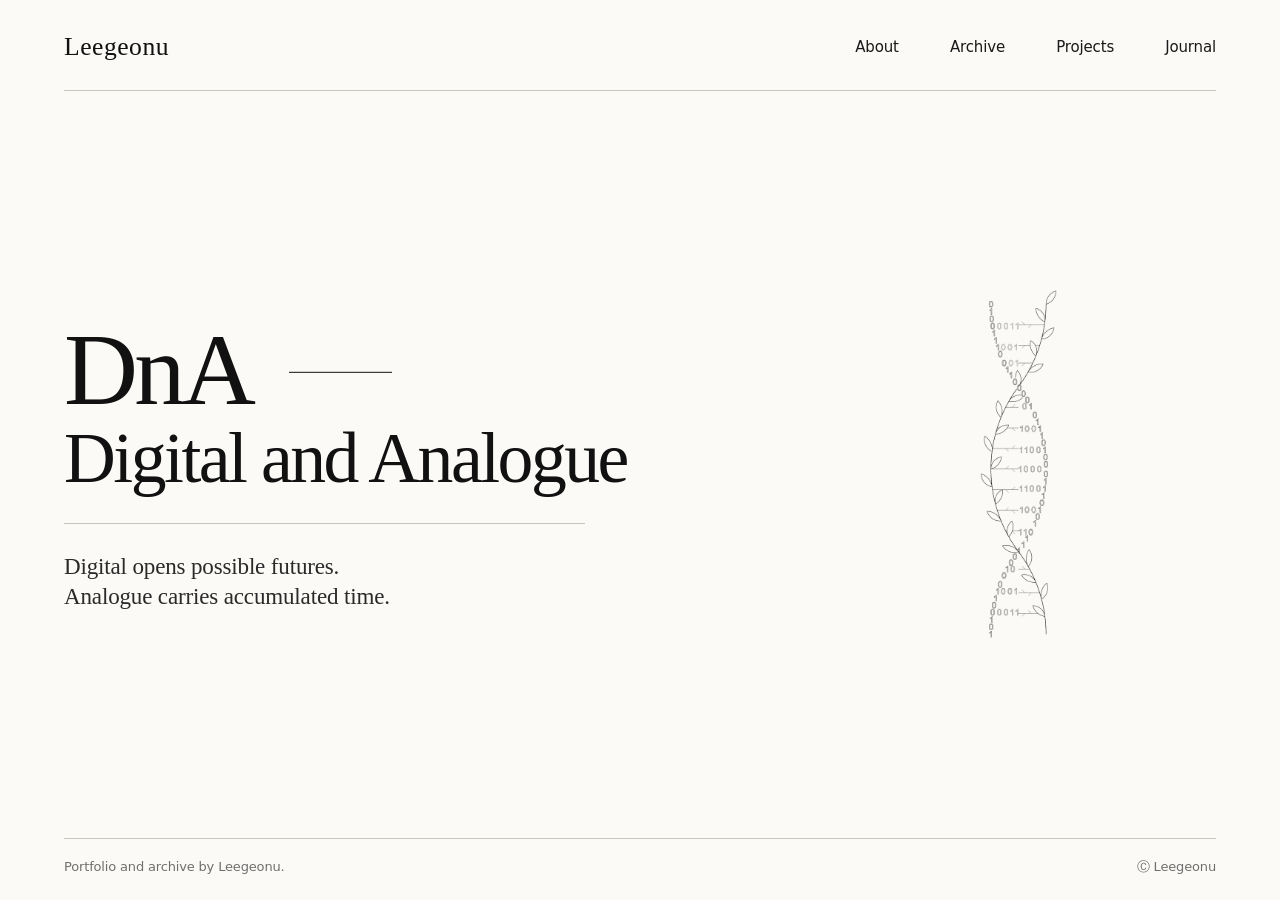
==== index.html @ 41996363 "Update index.html" ====
<!doctype html>
<html lang="en">
<head>
  <meta charset="utf-8">
  <meta name="viewport" content="width=device-width, initial-scale=1">
  <title>Leegeonu — DnA</title>
  <meta name="description" content="DnA — Digital and Analogue. Portfolio and archive by Leegeonu.">
  <link rel="stylesheet" href="style.css">
</head>
<body class="home-page">
  <div class="site-shell">
    <header class="site-header">
      <a class="brand" href="index.html">Leegeonu</a>

      <nav class="nav" aria-label="Primary navigation">
        <a href="about.html">About</a>
        <a href="archive.html">Archive</a>
        <a href="projects.html">Projects</a>
        <a href="journal.html">Journal</a>
      </nav>
    </header>

    <main class="home-main">
      <section class="hero-copy" aria-label="Home introduction">
        <h1 class="hero-title">
          DnA <span class="dash" aria-hidden="true"></span>
        </h1>

        <p class="hero-subtitle">Digital and Analogue</p>

        <div class="hero-line" aria-hidden="true"></div>

        <div class="hero-statement">
          <p>Digital opens possible futures.</p>
          <p>Analogue carries accumulated time.</p>
        </div>
      </section>

      <section class="hero-visual" aria-label="DnA concept image">
        <img
          class="dna-mark dna-user-image"
          src="dna-main.png"
          alt="DnA concept image: digital data and botanical structure intertwined."
        >
      </section>
    </main>

    <footer class="site-footer">
      <span>Portfolio and archive by Leegeonu.</span>
      <span>Ⓒ Leegeonu</span>
    </footer>
  </div>
</body>
</html>
---- style.css ----
:root {
  --bg: #fbfaf7;
  --text: #111111;
  --muted: #6f6f6f;
  --line: #c9c5bd;
  --soft: #efede8;
  --max: 1440px;
  --side: clamp(24px, 5vw, 88px);
  --serif: "Times New Roman", "Times", serif;
  --sans: Inter, ui-sans-serif, system-ui, -apple-system, BlinkMacSystemFont, "Segoe UI", sans-serif;
}

* {
  box-sizing: border-box;
}

html {
  scroll-behavior: smooth;
}

body {
  margin: 0;
  background: var(--bg);
  color: var(--text);
  font-family: var(--sans);
  font-size: 16px;
  line-height: 1.6;
  letter-spacing: -0.01em;
}

a {
  color: inherit;
  text-decoration: none;
}

.site-shell {
  min-height: 100vh;
  max-width: var(--max);
  margin: 0 auto;
  padding: 40px var(--side);
}

.site-header {
  display: flex;
  justify-content: space-between;
  align-items: center;
  gap: 32px;
  padding-bottom: 28px;
  border-bottom: 1px solid var(--line);
}

.brand {
  font-family: var(--serif);
  font-size: clamp(22px, 2vw, 30px);
  letter-spacing: 0.02em;
}

.nav {
  display: flex;
  align-items: center;
  gap: clamp(22px, 4vw, 64px);
  font-size: 15px;
}

.nav a {
  position: relative;
  color: #191919;
}

.nav a::after {
  content: "";
  position: absolute;
  left: 0;
  bottom: -7px;
  width: 100%;
  height: 1px;
  background: currentColor;
  transform: scaleX(0);
  transform-origin: right;
  transition: transform 180ms ease;
}

.nav a:hover::after,
.nav a[aria-current="page"]::after {
  transform: scaleX(1);
  transform-origin: left;
}

.home-main {
  min-height: calc(100vh - 140px);
  display: grid;
  grid-template-columns: minmax(0, 1.1fr) minmax(240px, 0.65fr);
  align-items: center;
  gap: clamp(48px, 9vw, 140px);
}

.hero-copy {
  padding-top: 8vh;
}

.eyebrow {
  font-size: 14px;
  color: var(--muted);
  letter-spacing: 0.08em;
  margin-bottom: 42px;
}

.hero-title {
  font-family: var(--serif);
  font-weight: 400;
  font-size: clamp(64px, 9vw, 138px);
  line-height: 0.98;
  letter-spacing: -0.035em;
  margin: 0;
}

.hero-title .dash {
  display: inline-block;
  width: clamp(60px, 8vw, 140px);
  height: 1px;
  background: var(--text);
  vertical-align: middle;
  margin-left: 0.2em;
  transform: translateY(-0.08em);
}

.hero-subtitle {
  font-family: var(--serif);
  font-size: clamp(42px, 6vw, 92px);
  line-height: 1.05;
  letter-spacing: -0.035em;
  margin: 0 0 42px;
}

.hero-line {
  width: min(78%, 760px);
  height: 1px;
  background: var(--line);
  margin: 0 0 32px;
}

.hero-statement {
  font-family: var(--serif);
  font-size: clamp(20px, 2vw, 28px);
  line-height: 1.35;
  color: #2a2a2a;
  margin: 0 0 18px;
}

.hero-statement p {
  margin: 0;
}

.hero-visual {
  display: flex;
  justify-content: center;
  align-items: center;
  min-height: 520px;
}

.dna-mark {
  width: min(300px, 80%);
  opacity: 0.82;
}

.page-main {
  padding: clamp(80px, 12vw, 150px) 0;
}

.page-kicker {
  color: var(--muted);
  font-size: 14px;
  letter-spacing: 0.08em;
  margin: 0 0 28px;
}

.page-title {
  font-family: var(--serif);
  font-weight: 400;
  font-size: clamp(54px, 7vw, 108px);
  line-height: 0.98;
  letter-spacing: -0.035em;
  margin: 0 0 48px;
}

.page-intro {
  max-width: 720px;
  font-family: var(--serif);
  font-size: clamp(22px, 2.2vw, 34px);
  line-height: 1.35;
  color: #202020;
  margin: 0 0 80px;
}

.grid-list {
  display: grid;
  grid-template-columns: repeat(2, minmax(0, 1fr));
  border-top: 1px solid var(--line);
}

.grid-item {
  min-height: 220px;
  padding: 32px 32px 48px 0;
  border-bottom: 1px solid var(--line);
}

.grid-item:nth-child(odd) {
  border-right: 1px solid var(--line);
  padding-right: 48px;
}

.grid-item:nth-child(even) {
  padding-left: 48px;
}

.grid-item .num {
  display: block;
  font-size: 13px;
  color: var(--muted);
  margin-bottom: 42px;
}

.grid-item h2 {
  font-family: var(--serif);
  font-weight: 400;
  font-size: clamp(28px, 3vw, 48px);
  line-height: 1.05;
  margin: 0 0 18px;
}

.grid-item p {
  max-width: 480px;
  margin: 0;
  color: var(--muted);
}

.journal-list {
  max-width: 900px;
  border-top: 1px solid var(--line);
}

.journal-entry {
  display: grid;
  grid-template-columns: 120px minmax(0, 1fr);
  gap: 48px;
  padding: 32px 0;
  border-bottom: 1px solid var(--line);
}

.journal-entry time {
  color: var(--muted);
  font-size: 14px;
}

.journal-entry h2 {
  font-family: var(--serif);
  font-weight: 400;
  font-size: clamp(28px, 3vw, 42px);
  line-height: 1.15;
  margin: 0 0 12px;
}

.journal-entry p {
  color: var(--muted);
  margin: 0;
}

.about-copy {
  max-width: 860px;
}

.about-copy p {
  font-family: var(--serif);
  font-size: clamp(22px, 2.2vw, 34px);
  line-height: 1.4;
  margin: 0 0 32px;
}

.site-footer {
  border-top: 1px solid var(--line);
  padding: 24px 0 0;
  display: flex;
  justify-content: space-between;
  gap: 24px;
  color: var(--muted);
  font-size: 13px;
}

@media (max-width: 900px) {
  .site-shell {
    padding-top: 28px;
  }

  .site-header {
    align-items: flex-start;
    flex-direction: column;
  }

  .nav {
    width: 100%;
    justify-content: space-between;
    gap: 14px;
    font-size: 14px;
  }

  .home-main {
    grid-template-columns: 1fr;
    align-items: start;
    padding-top: 64px;
  }

  .hero-copy {
    padding-top: 0;
  }

  .hero-visual {
    min-height: 360px;
    justify-content: flex-start;
  }

  .dna-mark {
    width: min(220px, 70%);
  }

  .grid-list {
    grid-template-columns: 1fr;
  }

  .grid-item,
  .grid-item:nth-child(odd),
  .grid-item:nth-child(even) {
    border-right: 0;
    padding-left: 0;
    padding-right: 0;
  }

  .journal-entry {
    grid-template-columns: 1fr;
    gap: 14px;
  }

  .site-footer {
    flex-direction: column;
  }
}


/* Updated home image: user's DnA artwork */
.dna-user-image {
  width: min(360px, 86%);
  max-height: 72vh;
  object-fit: contain;
  opacity: 0.95;
  mix-blend-mode: multiply;
}

@media (max-width: 900px) {
  .dna-user-image {
    width: min(260px, 72%);
    max-height: 54vh;
  }
}


.hero-caption {
  margin: 0;
  color: var(--muted);
  font-size: 14px;
  letter-spacing: 0.02em;
}


/* Home page: fixed first-view composition, no scroll */
body.home-page {
  overflow: hidden;
}

body.home-page .site-shell {
  height: 100vh;
  min-height: 100vh;
  padding-top: clamp(22px, 3vh, 40px);
  padding-bottom: clamp(18px, 2.5vh, 32px);
  display: grid;
  grid-template-rows: auto 1fr auto;
}

body.home-page .site-header {
  padding-bottom: clamp(18px, 2.4vh, 28px);
}

body.home-page .home-main {
  min-height: 0;
  height: 100%;
  grid-template-columns: minmax(0, 1.05fr) minmax(220px, 0.62fr);
  align-items: center;
  gap: clamp(32px, 7vw, 110px);
  overflow: hidden;
}

body.home-page .hero-copy {
  padding-top: 0;
  transform: translateY(1vh);
}

body.home-page .eyebrow {
  margin-bottom: clamp(20px, 3vh, 38px);
}

body.home-page .hero-title {
  font-size: clamp(58px, 8vw, 118px);
}

body.home-page .hero-subtitle {
  font-size: clamp(38px, 5.6vw, 78px);
  margin-bottom: clamp(22px, 3vh, 34px);
}

body.home-page .hero-line {
  margin-bottom: clamp(22px, 3vh, 30px);
}

body.home-page .hero-statement {
  font-size: clamp(18px, 1.8vw, 25px);
  line-height: 1.32;
  margin-bottom: 14px;
}

body.home-page .hero-caption {
  font-size: 13px;
}

body.home-page .hero-visual {
  min-height: 0;
  height: 100%;
  align-items: center;
}

body.home-page .dna-user-image,
body.home-page .dna-mark {
  width: min(330px, 80%);
  max-height: min(68vh, 650px);
}

body.home-page .site-footer {
  padding-top: clamp(14px, 2vh, 22px);
}

@media (max-width: 900px) {
  body.home-page {
    overflow: auto;
  }

  body.home-page .site-shell {
    height: auto;
    min-height: 100vh;
  }

  body.home-page .home-main {
    grid-template-columns: 1fr;
    align-items: start;
    padding-top: 48px;
  }

  body.home-page .hero-visual {
    min-height: 260px;
  }

  body.home-page .dna-user-image,
  body.home-page .dna-mark {
    width: min(220px, 68%);
    max-height: 42vh;
  }
}

/* Home copyright mark replacing the former 01 marker */
body.home-page .eyebrow {
  color: var(--muted);
  letter-spacing: 0.04em;
}


/* Latest home refinement */
body.home-page .dna-user-image,
body.home-page .dna-mark {
  width: min(495px, 96%);
  max-height: min(78vh, 760px);
}

body.home-page .site-footer {
  color: var(--muted);
}

@media (max-width: 900px) {
  body.home-page .dna-user-image,
  body.home-page .dna-mark {
    width: min(300px, 76%);
    max-height: 46vh;
  }
}
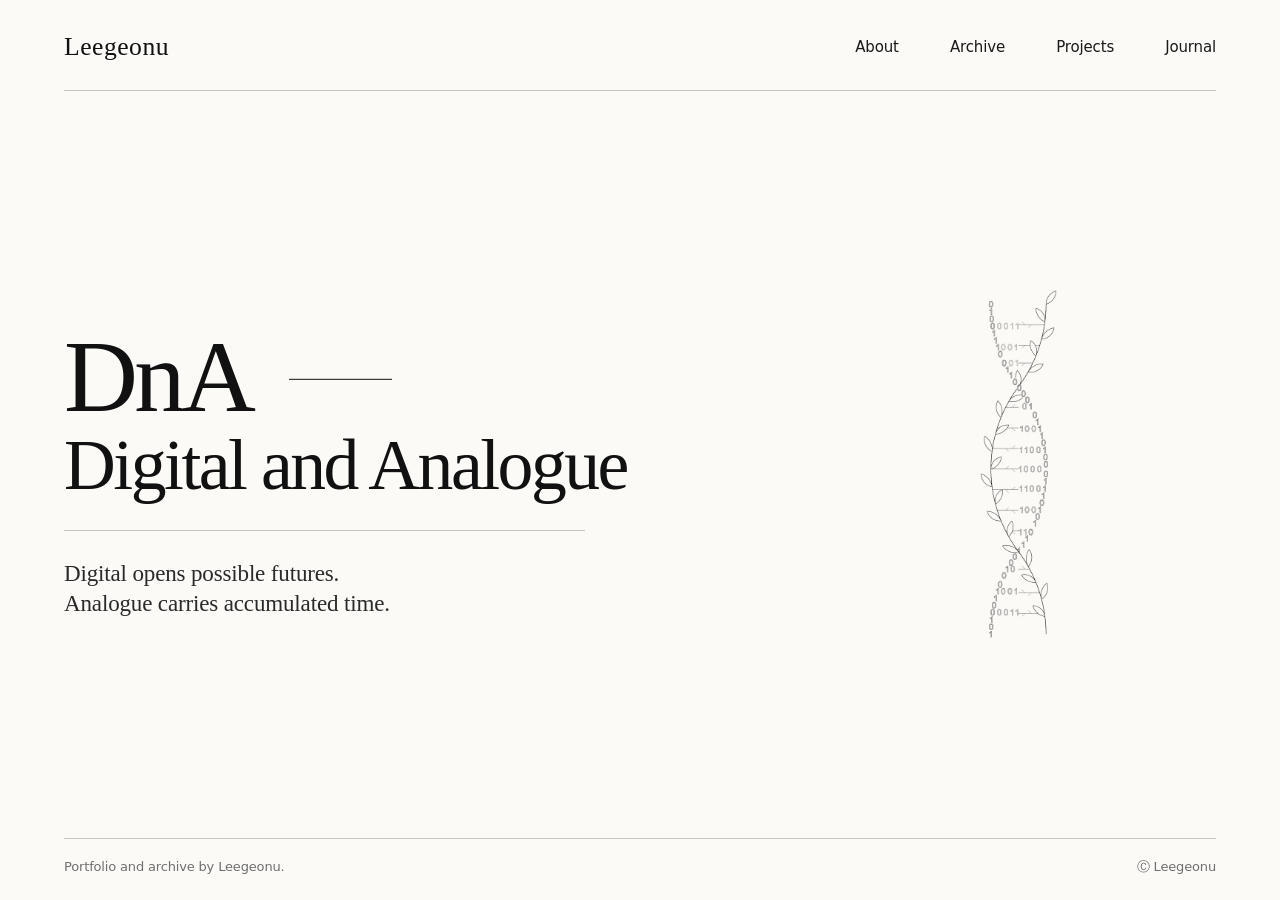
==== commit e5c4e48f: "Update index.html" ====
--- a/index.html
+++ b/index.html
@@ -7,6 +7,7 @@
   <meta name="description" content="DnA — Digital and Analogue. Portfolio and archive by Leegeonu.">
   <link rel="stylesheet" href="style.css">
 </head>
+
 <body class="home-page">
   <div class="site-shell">
     <header class="site-header">
--- a/style.css
+++ b/style.css
@@ -472,25 +472,98 @@
   }
 }
 
-/* Home copyright mark replacing the former 01 marker */
-body.home-page .eyebrow {
-  color: var(--muted);
-  letter-spacing: 0.04em;
-}
-
-
-/* Latest home refinement */
+
+/* Final home refinement */
+body.home-page {
+  overflow: hidden;
+}
+
+body.home-page .site-shell {
+  height: 100vh;
+  min-height: 100vh;
+  padding-top: clamp(22px, 3vh, 40px);
+  padding-bottom: clamp(18px, 2.5vh, 32px);
+  display: grid;
+  grid-template-rows: auto 1fr auto;
+}
+
+body.home-page .site-header {
+  padding-bottom: clamp(18px, 2.4vh, 28px);
+}
+
+body.home-page .home-main {
+  min-height: 0;
+  height: 100%;
+  grid-template-columns: minmax(0, 1.05fr) minmax(260px, 0.62fr);
+  align-items: center;
+  gap: clamp(32px, 7vw, 110px);
+  overflow: hidden;
+}
+
+body.home-page .hero-copy {
+  padding-top: 0;
+  transform: translateY(1vh);
+}
+
+body.home-page .hero-title {
+  font-size: clamp(58px, 8vw, 118px);
+}
+
+body.home-page .hero-subtitle {
+  font-size: clamp(38px, 5.6vw, 78px);
+  margin-bottom: clamp(22px, 3vh, 34px);
+}
+
+body.home-page .hero-line {
+  margin-bottom: clamp(22px, 3vh, 30px);
+}
+
+body.home-page .hero-statement {
+  font-size: clamp(18px, 1.8vw, 25px);
+  line-height: 1.32;
+  margin-bottom: 0;
+}
+
+body.home-page .hero-visual {
+  min-height: 0;
+  height: 100%;
+  align-items: center;
+}
+
 body.home-page .dna-user-image,
 body.home-page .dna-mark {
   width: min(495px, 96%);
   max-height: min(78vh, 760px);
+  object-fit: contain;
+  opacity: 0.95;
+  mix-blend-mode: multiply;
 }
 
 body.home-page .site-footer {
+  padding-top: clamp(14px, 2vh, 22px);
   color: var(--muted);
 }
 
 @media (max-width: 900px) {
+  body.home-page {
+    overflow: auto;
+  }
+
+  body.home-page .site-shell {
+    height: auto;
+    min-height: 100vh;
+  }
+
+  body.home-page .home-main {
+    grid-template-columns: 1fr;
+    align-items: start;
+    padding-top: 48px;
+  }
+
+  body.home-page .hero-visual {
+    min-height: 260px;
+  }
+
   body.home-page .dna-user-image,
   body.home-page .dna-mark {
     width: min(300px, 76%);
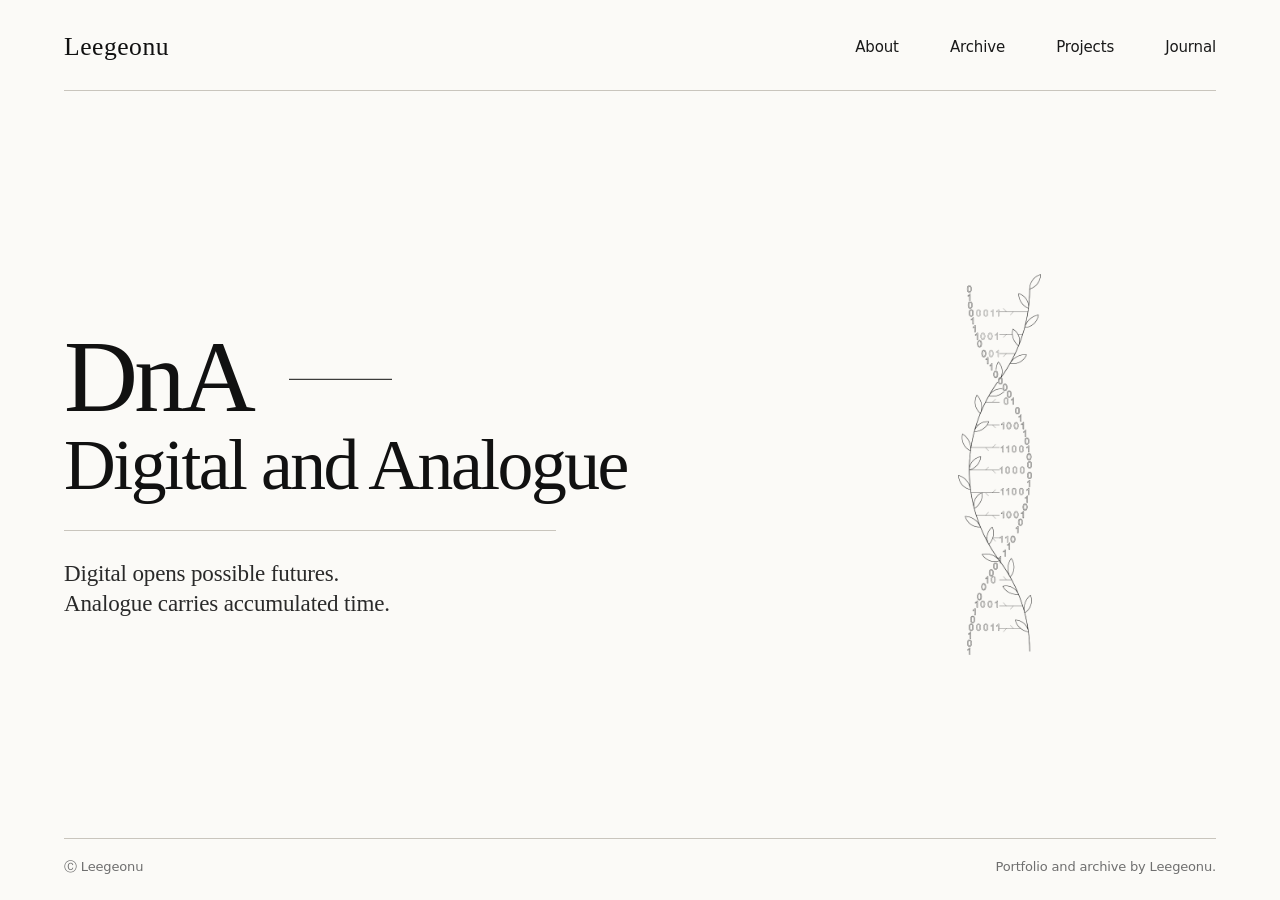
==== commit 4a68ebe2: "Update index.html" ====
--- a/index.html
+++ b/index.html
@@ -47,8 +47,8 @@
     </main>
 
     <footer class="site-footer">
+      <span>Ⓒ Leegeonu</span>
       <span>Portfolio and archive by Leegeonu.</span>
-      <span>Ⓒ Leegeonu</span>
     </footer>
   </div>
 </body>
--- a/style.css
+++ b/style.css
@@ -86,6 +86,25 @@
   transform-origin: left;
 }
 
+/* Home */
+
+body.home-page {
+  overflow: hidden;
+}
+
+body.home-page .site-shell {
+  height: 100vh;
+  min-height: 100vh;
+  padding-top: clamp(22px, 3vh, 40px);
+  padding-bottom: clamp(18px, 2.5vh, 32px);
+  display: grid;
+  grid-template-rows: auto 1fr auto;
+}
+
+body.home-page .site-header {
+  padding-bottom: clamp(18px, 2.4vh, 28px);
+}
+
 .home-main {
   min-height: calc(100vh - 140px);
   display: grid;
@@ -94,15 +113,33 @@
   gap: clamp(48px, 9vw, 140px);
 }
 
+body.home-page .home-main {
+  min-height: 0;
+  height: 100%;
+  grid-template-columns: minmax(0, 1.05fr) minmax(300px, 0.72fr);
+  align-items: center;
+  gap: clamp(32px, 7vw, 110px);
+  overflow: hidden;
+}
+
 .hero-copy {
   padding-top: 8vh;
 }
 
+body.home-page .hero-copy {
+  padding-top: 0;
+  transform: translateY(1vh);
+}
+
 .eyebrow {
   font-size: 14px;
   color: var(--muted);
   letter-spacing: 0.08em;
   margin-bottom: 42px;
+}
+
+body.home-page .eyebrow {
+  display: none;
 }
 
 .hero-title {
@@ -112,6 +149,10 @@
   line-height: 0.98;
   letter-spacing: -0.035em;
   margin: 0;
+}
+
+body.home-page .hero-title {
+  font-size: clamp(58px, 8vw, 118px);
 }
 
 .hero-title .dash {
@@ -132,6 +173,11 @@
   margin: 0 0 42px;
 }
 
+body.home-page .hero-subtitle {
+  font-size: clamp(38px, 5.6vw, 78px);
+  margin-bottom: clamp(22px, 3vh, 34px);
+}
+
 .hero-line {
   width: min(78%, 760px);
   height: 1px;
@@ -139,6 +185,10 @@
   margin: 0 0 32px;
 }
 
+body.home-page .hero-line {
+  margin-bottom: clamp(22px, 3vh, 30px);
+}
+
 .hero-statement {
   font-family: var(--serif);
   font-size: clamp(20px, 2vw, 28px);
@@ -147,8 +197,25 @@
   margin: 0 0 18px;
 }
 
+body.home-page .hero-statement {
+  font-size: clamp(18px, 1.8vw, 25px);
+  line-height: 1.32;
+  margin-bottom: 0;
+}
+
 .hero-statement p {
   margin: 0;
+}
+
+.hero-caption {
+  margin: 0;
+  color: var(--muted);
+  font-size: 14px;
+  letter-spacing: 0.02em;
+}
+
+body.home-page .hero-caption {
+  display: none;
 }
 
 .hero-visual {
@@ -158,376 +225,23 @@
   min-height: 520px;
 }
 
+body.home-page .hero-visual {
+  min-height: 0;
+  height: 100%;
+  align-items: center;
+}
+
 .dna-mark {
   width: min(300px, 80%);
   opacity: 0.82;
 }
 
-.page-main {
-  padding: clamp(80px, 12vw, 150px) 0;
-}
-
-.page-kicker {
-  color: var(--muted);
-  font-size: 14px;
-  letter-spacing: 0.08em;
-  margin: 0 0 28px;
-}
-
-.page-title {
-  font-family: var(--serif);
-  font-weight: 400;
-  font-size: clamp(54px, 7vw, 108px);
-  line-height: 0.98;
-  letter-spacing: -0.035em;
-  margin: 0 0 48px;
-}
-
-.page-intro {
-  max-width: 720px;
-  font-family: var(--serif);
-  font-size: clamp(22px, 2.2vw, 34px);
-  line-height: 1.35;
-  color: #202020;
-  margin: 0 0 80px;
-}
-
-.grid-list {
-  display: grid;
-  grid-template-columns: repeat(2, minmax(0, 1fr));
-  border-top: 1px solid var(--line);
-}
-
-.grid-item {
-  min-height: 220px;
-  padding: 32px 32px 48px 0;
-  border-bottom: 1px solid var(--line);
-}
-
-.grid-item:nth-child(odd) {
-  border-right: 1px solid var(--line);
-  padding-right: 48px;
-}
-
-.grid-item:nth-child(even) {
-  padding-left: 48px;
-}
-
-.grid-item .num {
-  display: block;
-  font-size: 13px;
-  color: var(--muted);
-  margin-bottom: 42px;
-}
-
-.grid-item h2 {
-  font-family: var(--serif);
-  font-weight: 400;
-  font-size: clamp(28px, 3vw, 48px);
-  line-height: 1.05;
-  margin: 0 0 18px;
-}
-
-.grid-item p {
-  max-width: 480px;
-  margin: 0;
-  color: var(--muted);
-}
-
-.journal-list {
-  max-width: 900px;
-  border-top: 1px solid var(--line);
-}
-
-.journal-entry {
-  display: grid;
-  grid-template-columns: 120px minmax(0, 1fr);
-  gap: 48px;
-  padding: 32px 0;
-  border-bottom: 1px solid var(--line);
-}
-
-.journal-entry time {
-  color: var(--muted);
-  font-size: 14px;
-}
-
-.journal-entry h2 {
-  font-family: var(--serif);
-  font-weight: 400;
-  font-size: clamp(28px, 3vw, 42px);
-  line-height: 1.15;
-  margin: 0 0 12px;
-}
-
-.journal-entry p {
-  color: var(--muted);
-  margin: 0;
-}
-
-.about-copy {
-  max-width: 860px;
-}
-
-.about-copy p {
-  font-family: var(--serif);
-  font-size: clamp(22px, 2.2vw, 34px);
-  line-height: 1.4;
-  margin: 0 0 32px;
-}
-
-.site-footer {
-  border-top: 1px solid var(--line);
-  padding: 24px 0 0;
-  display: flex;
-  justify-content: space-between;
-  gap: 24px;
-  color: var(--muted);
-  font-size: 13px;
-}
-
-@media (max-width: 900px) {
-  .site-shell {
-    padding-top: 28px;
-  }
-
-  .site-header {
-    align-items: flex-start;
-    flex-direction: column;
-  }
-
-  .nav {
-    width: 100%;
-    justify-content: space-between;
-    gap: 14px;
-    font-size: 14px;
-  }
-
-  .home-main {
-    grid-template-columns: 1fr;
-    align-items: start;
-    padding-top: 64px;
-  }
-
-  .hero-copy {
-    padding-top: 0;
-  }
-
-  .hero-visual {
-    min-height: 360px;
-    justify-content: flex-start;
-  }
-
-  .dna-mark {
-    width: min(220px, 70%);
-  }
-
-  .grid-list {
-    grid-template-columns: 1fr;
-  }
-
-  .grid-item,
-  .grid-item:nth-child(odd),
-  .grid-item:nth-child(even) {
-    border-right: 0;
-    padding-left: 0;
-    padding-right: 0;
-  }
-
-  .journal-entry {
-    grid-template-columns: 1fr;
-    gap: 14px;
-  }
-
-  .site-footer {
-    flex-direction: column;
-  }
-}
-
-
-/* Updated home image: user's DnA artwork */
 .dna-user-image {
   width: min(360px, 86%);
   max-height: 72vh;
   object-fit: contain;
   opacity: 0.95;
   mix-blend-mode: multiply;
-}
-
-@media (max-width: 900px) {
-  .dna-user-image {
-    width: min(260px, 72%);
-    max-height: 54vh;
-  }
-}
-
-
-.hero-caption {
-  margin: 0;
-  color: var(--muted);
-  font-size: 14px;
-  letter-spacing: 0.02em;
-}
-
-
-/* Home page: fixed first-view composition, no scroll */
-body.home-page {
-  overflow: hidden;
-}
-
-body.home-page .site-shell {
-  height: 100vh;
-  min-height: 100vh;
-  padding-top: clamp(22px, 3vh, 40px);
-  padding-bottom: clamp(18px, 2.5vh, 32px);
-  display: grid;
-  grid-template-rows: auto 1fr auto;
-}
-
-body.home-page .site-header {
-  padding-bottom: clamp(18px, 2.4vh, 28px);
-}
-
-body.home-page .home-main {
-  min-height: 0;
-  height: 100%;
-  grid-template-columns: minmax(0, 1.05fr) minmax(220px, 0.62fr);
-  align-items: center;
-  gap: clamp(32px, 7vw, 110px);
-  overflow: hidden;
-}
-
-body.home-page .hero-copy {
-  padding-top: 0;
-  transform: translateY(1vh);
-}
-
-body.home-page .eyebrow {
-  margin-bottom: clamp(20px, 3vh, 38px);
-}
-
-body.home-page .hero-title {
-  font-size: clamp(58px, 8vw, 118px);
-}
-
-body.home-page .hero-subtitle {
-  font-size: clamp(38px, 5.6vw, 78px);
-  margin-bottom: clamp(22px, 3vh, 34px);
-}
-
-body.home-page .hero-line {
-  margin-bottom: clamp(22px, 3vh, 30px);
-}
-
-body.home-page .hero-statement {
-  font-size: clamp(18px, 1.8vw, 25px);
-  line-height: 1.32;
-  margin-bottom: 14px;
-}
-
-body.home-page .hero-caption {
-  font-size: 13px;
-}
-
-body.home-page .hero-visual {
-  min-height: 0;
-  height: 100%;
-  align-items: center;
-}
-
-body.home-page .dna-user-image,
-body.home-page .dna-mark {
-  width: min(330px, 80%);
-  max-height: min(68vh, 650px);
-}
-
-body.home-page .site-footer {
-  padding-top: clamp(14px, 2vh, 22px);
-}
-
-@media (max-width: 900px) {
-  body.home-page {
-    overflow: auto;
-  }
-
-  body.home-page .site-shell {
-    height: auto;
-    min-height: 100vh;
-  }
-
-  body.home-page .home-main {
-    grid-template-columns: 1fr;
-    align-items: start;
-    padding-top: 48px;
-  }
-
-  body.home-page .hero-visual {
-    min-height: 260px;
-  }
-
-  body.home-page .dna-user-image,
-  body.home-page .dna-mark {
-    width: min(220px, 68%);
-    max-height: 42vh;
-  }
-}
-
-
-/* Final home refinement */
-body.home-page {
-  overflow: hidden;
-}
-
-body.home-page .site-shell {
-  height: 100vh;
-  min-height: 100vh;
-  padding-top: clamp(22px, 3vh, 40px);
-  padding-bottom: clamp(18px, 2.5vh, 32px);
-  display: grid;
-  grid-template-rows: auto 1fr auto;
-}
-
-body.home-page .site-header {
-  padding-bottom: clamp(18px, 2.4vh, 28px);
-}
-
-body.home-page .home-main {
-  min-height: 0;
-  height: 100%;
-  grid-template-columns: minmax(0, 1.05fr) minmax(260px, 0.62fr);
-  align-items: center;
-  gap: clamp(32px, 7vw, 110px);
-  overflow: hidden;
-}
-
-body.home-page .hero-copy {
-  padding-top: 0;
-  transform: translateY(1vh);
-}
-
-body.home-page .hero-title {
-  font-size: clamp(58px, 8vw, 118px);
-}
-
-body.home-page .hero-subtitle {
-  font-size: clamp(38px, 5.6vw, 78px);
-  margin-bottom: clamp(22px, 3vh, 34px);
-}
-
-body.home-page .hero-line {
-  margin-bottom: clamp(22px, 3vh, 30px);
-}
-
-body.home-page .hero-statement {
-  font-size: clamp(18px, 1.8vw, 25px);
-  line-height: 1.32;
-  margin-bottom: 0;
-}
-
-body.home-page .hero-visual {
-  min-height: 0;
-  height: 100%;
-  align-items: center;
 }
 
 body.home-page .dna-user-image,
@@ -539,12 +253,197 @@
   mix-blend-mode: multiply;
 }
 
+/* Inner pages */
+
+.page-main {
+  padding: clamp(80px, 12vw, 150px) 0;
+}
+
+.page-kicker {
+  color: var(--muted);
+  font-size: 14px;
+  letter-spacing: 0.08em;
+  margin: 0 0 28px;
+}
+
+.page-title {
+  font-family: var(--serif);
+  font-weight: 400;
+  font-size: clamp(54px, 7vw, 108px);
+  line-height: 0.98;
+  letter-spacing: -0.035em;
+  margin: 0 0 48px;
+}
+
+.page-intro {
+  max-width: 720px;
+  font-family: var(--serif);
+  font-size: clamp(22px, 2.2vw, 34px);
+  line-height: 1.35;
+  color: #202020;
+  margin: 0 0 80px;
+}
+
+.grid-list {
+  display: grid;
+  grid-template-columns: repeat(2, minmax(0, 1fr));
+  border-top: 1px solid var(--line);
+}
+
+.grid-item {
+  min-height: 220px;
+  padding: 32px 32px 48px 0;
+  border-bottom: 1px solid var(--line);
+}
+
+.grid-item:nth-child(odd) {
+  border-right: 1px solid var(--line);
+  padding-right: 48px;
+}
+
+.grid-item:nth-child(even) {
+  padding-left: 48px;
+}
+
+.grid-item .num {
+  display: block;
+  font-size: 13px;
+  color: var(--muted);
+  margin-bottom: 42px;
+}
+
+.grid-item h2 {
+  font-family: var(--serif);
+  font-weight: 400;
+  font-size: clamp(28px, 3vw, 48px);
+  line-height: 1.05;
+  margin: 0 0 18px;
+}
+
+.grid-item p {
+  max-width: 480px;
+  margin: 0;
+  color: var(--muted);
+}
+
+.journal-list {
+  max-width: 900px;
+  border-top: 1px solid var(--line);
+}
+
+.journal-entry {
+  display: grid;
+  grid-template-columns: 120px minmax(0, 1fr);
+  gap: 48px;
+  padding: 32px 0;
+  border-bottom: 1px solid var(--line);
+}
+
+.journal-entry time {
+  color: var(--muted);
+  font-size: 14px;
+}
+
+.journal-entry h2 {
+  font-family: var(--serif);
+  font-weight: 400;
+  font-size: clamp(28px, 3vw, 42px);
+  line-height: 1.15;
+  margin: 0 0 12px;
+}
+
+.journal-entry p {
+  color: var(--muted);
+  margin: 0;
+}
+
+.about-copy {
+  max-width: 860px;
+}
+
+.about-copy p {
+  font-family: var(--serif);
+  font-size: clamp(22px, 2.2vw, 34px);
+  line-height: 1.4;
+  margin: 0 0 32px;
+}
+
+/* Footer */
+
+.site-footer {
+  border-top: 1px solid var(--line);
+  padding: 24px 0 0;
+  display: flex;
+  justify-content: space-between;
+  gap: 24px;
+  color: var(--muted);
+  font-size: 13px;
+}
+
 body.home-page .site-footer {
   padding-top: clamp(14px, 2vh, 22px);
   color: var(--muted);
 }
 
+/* Responsive */
+
 @media (max-width: 900px) {
+  .site-shell {
+    padding-top: 28px;
+  }
+
+  .site-header {
+    align-items: flex-start;
+    flex-direction: column;
+  }
+
+  .nav {
+    width: 100%;
+    justify-content: space-between;
+    gap: 14px;
+    font-size: 14px;
+  }
+
+  .home-main {
+    grid-template-columns: 1fr;
+    align-items: start;
+    padding-top: 64px;
+  }
+
+  .hero-copy {
+    padding-top: 0;
+  }
+
+  .hero-visual {
+    min-height: 360px;
+    justify-content: flex-start;
+  }
+
+  .dna-mark {
+    width: min(220px, 70%);
+  }
+
+  .grid-list {
+    grid-template-columns: 1fr;
+  }
+
+  .grid-item,
+  .grid-item:nth-child(odd),
+  .grid-item:nth-child(even) {
+    border-right: 0;
+    padding-left: 0;
+    padding-right: 0;
+  }
+
+  .journal-entry {
+    grid-template-columns: 1fr;
+    gap: 14px;
+  }
+
+  .site-footer {
+    flex-direction: column;
+  }
+
   body.home-page {
     overflow: auto;
   }
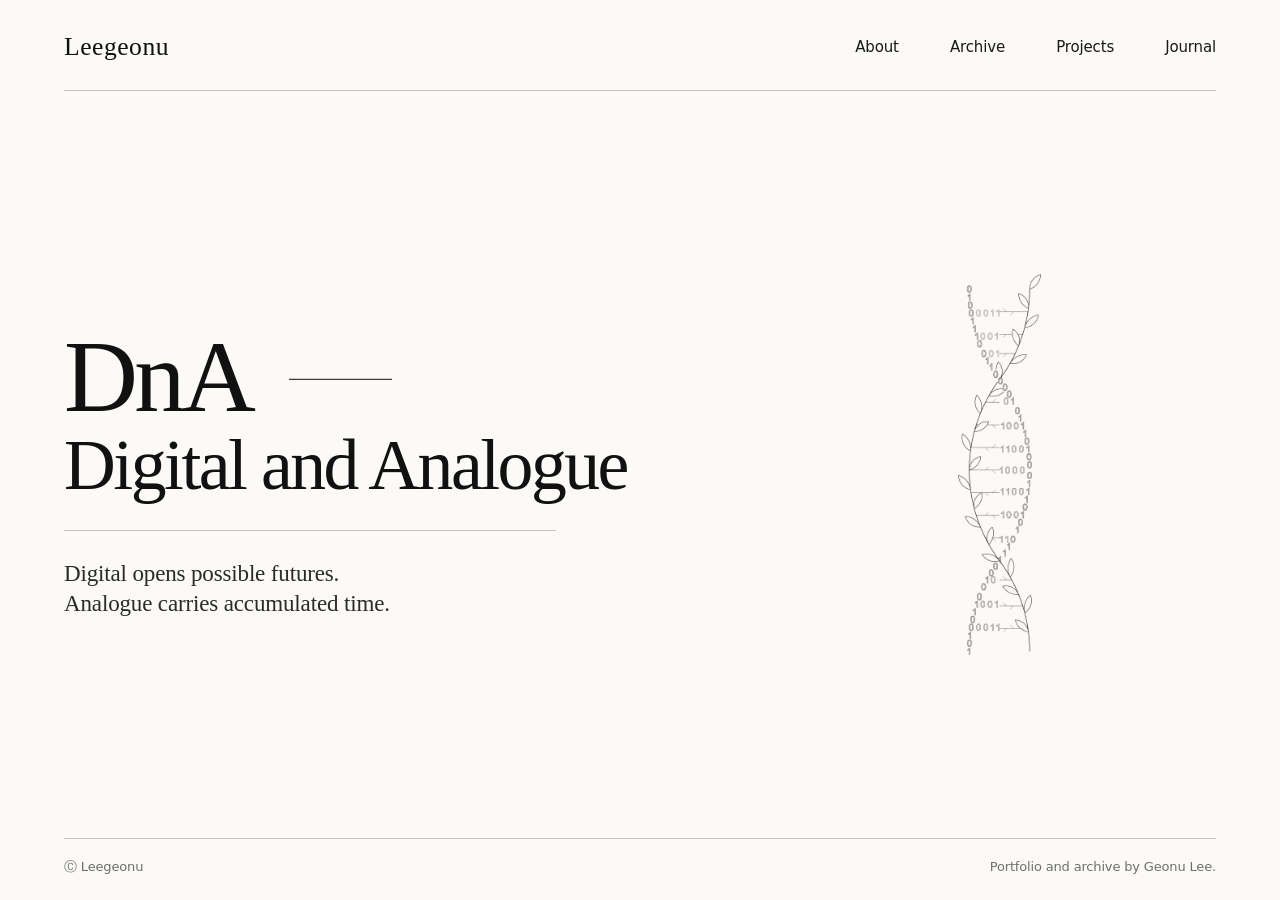
==== commit 4793772f: "Update footer text to reflect name change" ====
--- a/index.html
+++ b/index.html
@@ -8,7 +8,7 @@
   <link rel="stylesheet" href="style.css">
 </head>
 
-<body class="home-page">
+<body class="home-page" oncontextmenu="return false;">
   <div class="site-shell">
     <header class="site-header">
       <a class="brand" href="index.html">Leegeonu</a>
@@ -48,7 +48,7 @@
 
     <footer class="site-footer">
       <span>Ⓒ Leegeonu</span>
-      <span>Portfolio and archive by Leegeonu.</span>
+      <span>Portfolio and archive by Geonu Lee.</span>
     </footer>
   </div>
 </body>
--- a/style.css
+++ b/style.css
@@ -469,3 +469,9 @@
     max-height: 46vh;
   }
 }
+img {
+  -webkit-user-drag: none;
+  user-drag: none;
+  user-select: none;
+  pointer-events: none;
+}
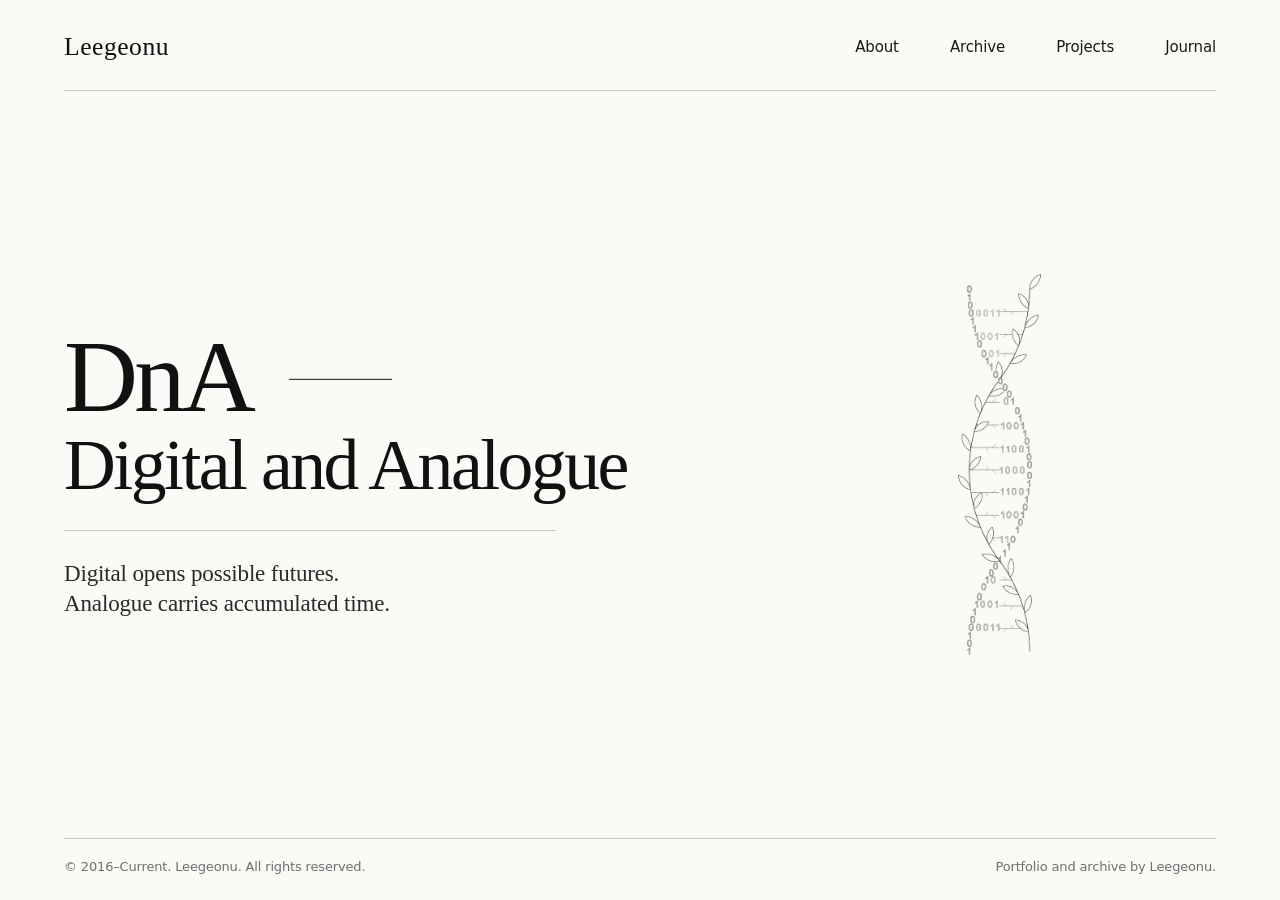
==== commit 654dceb6: "Update index.html" ====
--- a/index.html
+++ b/index.html
@@ -47,8 +47,8 @@
     </main>
 
     <footer class="site-footer">
-      <span>Ⓒ Leegeonu</span>
-      <span>Portfolio and archive by Geonu Lee.</span>
+      <span>© 2016–Current. Leegeonu. All rights reserved.</span>
+      <span>Portfolio and archive by Leegeonu.</span>
     </footer>
   </div>
 </body>
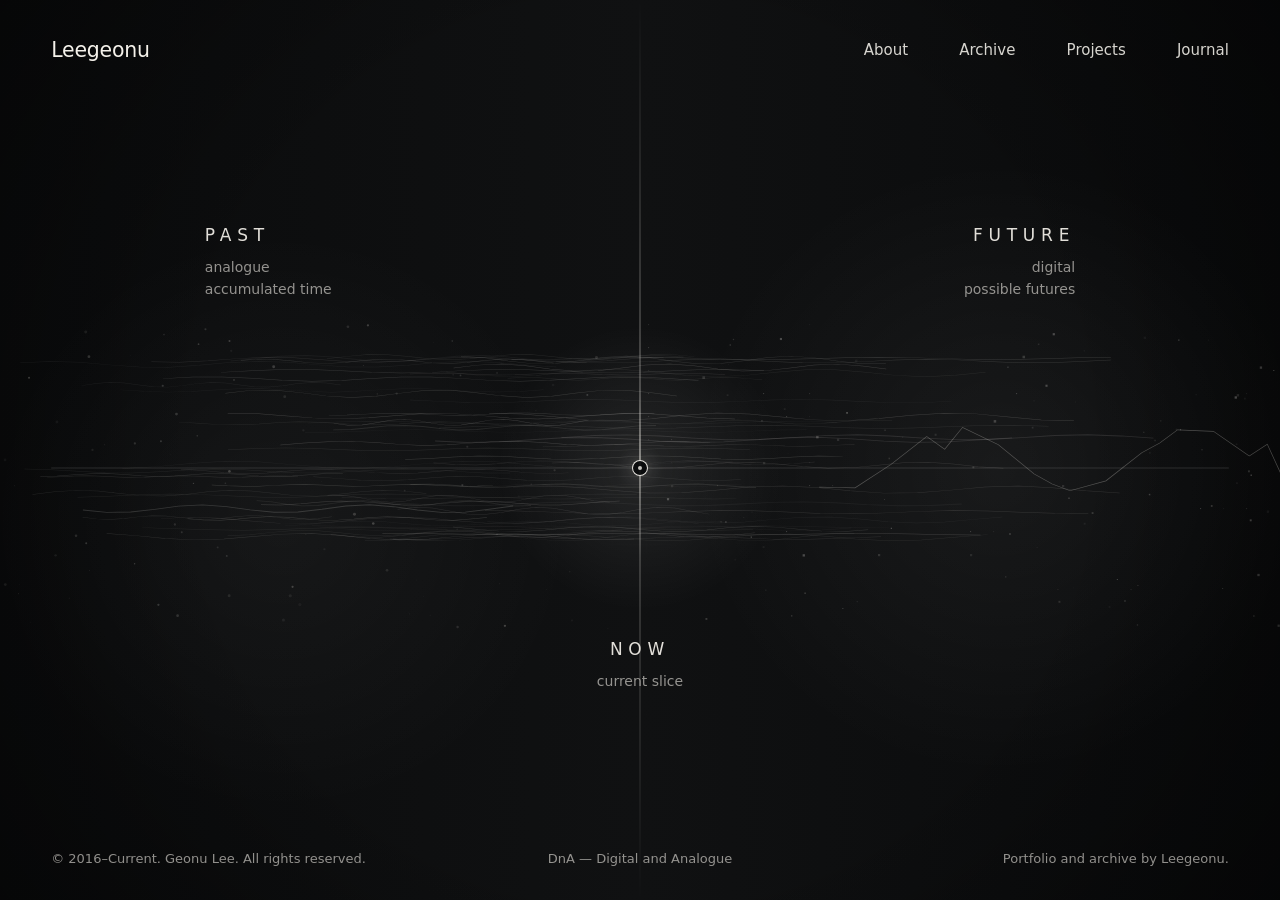
==== commit 83fe89f2: "Update index.html" ====
--- a/index.html
+++ b/index.html
@@ -3,13 +3,382 @@
 <head>
   <meta charset="utf-8">
   <meta name="viewport" content="width=device-width, initial-scale=1">
-  <title>Leegeonu — DnA</title>
-  <meta name="description" content="DnA — Digital and Analogue. Portfolio and archive by Leegeonu.">
-  <link rel="stylesheet" href="style.css">
+  <title>Leegeonu — Current Slice</title>
+  <meta name="description" content="Portfolio and archive by Leegeonu. A study of time, analogue traces, and digital possibilities.">
+
+  <style>
+    :root {
+      --bg: #090a0b;
+      --text: #f4f1ea;
+      --muted: rgba(244, 241, 234, 0.58);
+      --faint: rgba(244, 241, 234, 0.18);
+      --line: rgba(244, 241, 234, 0.32);
+      --bright: rgba(244, 241, 234, 0.92);
+      --side: clamp(24px, 4vw, 56px);
+      --serif: "Times New Roman", Times, serif;
+      --sans: Inter, ui-sans-serif, system-ui, -apple-system, BlinkMacSystemFont, "Segoe UI", sans-serif;
+    }
+
+    * {
+      box-sizing: border-box;
+    }
+
+    html,
+    body {
+      margin: 0;
+      width: 100%;
+      min-height: 100%;
+      background: var(--bg);
+      color: var(--text);
+      font-family: var(--sans);
+      overflow: hidden;
+    }
+
+    body {
+      user-select: none;
+      -webkit-user-select: none;
+    }
+
+    a {
+      color: inherit;
+      text-decoration: none;
+    }
+
+    .page {
+      position: relative;
+      width: 100vw;
+      height: 100vh;
+      min-height: 680px;
+      overflow: hidden;
+      background:
+        radial-gradient(circle at 50% 52%, rgba(255, 255, 255, 0.09), transparent 18%),
+        radial-gradient(circle at 22% 58%, rgba(255, 255, 255, 0.045), transparent 26%),
+        radial-gradient(circle at 78% 52%, rgba(255, 255, 255, 0.055), transparent 28%),
+        linear-gradient(90deg, #0a0b0c 0%, #101112 50%, #090a0b 100%);
+    }
+
+    .page::before {
+      content: "";
+      position: absolute;
+      inset: 0;
+      pointer-events: none;
+      background-image:
+        linear-gradient(rgba(255,255,255,0.018) 1px, transparent 1px),
+        linear-gradient(90deg, rgba(255,255,255,0.018) 1px, transparent 1px);
+      background-size: 34px 34px;
+      opacity: 0.22;
+      mask-image: radial-gradient(circle at 50% 55%, black 0%, transparent 72%);
+    }
+
+    .page::after {
+      content: "";
+      position: absolute;
+      inset: 0;
+      pointer-events: none;
+      background:
+        radial-gradient(circle at center, transparent 0%, transparent 56%, rgba(0,0,0,0.42) 100%);
+    }
+
+    .site-header {
+      position: absolute;
+      top: 38px;
+      left: var(--side);
+      right: var(--side);
+      z-index: 10;
+      display: flex;
+      align-items: center;
+      justify-content: space-between;
+      gap: 32px;
+    }
+
+    .brand {
+      font-size: clamp(18px, 1.6vw, 22px);
+      letter-spacing: -0.01em;
+      font-weight: 500;
+    }
+
+    .nav {
+      display: flex;
+      align-items: center;
+      gap: clamp(24px, 4vw, 64px);
+      font-size: 15px;
+    }
+
+    .nav a {
+      position: relative;
+      color: rgba(244, 241, 234, 0.88);
+    }
+
+    .nav a::after {
+      content: "";
+      position: absolute;
+      left: 0;
+      bottom: -7px;
+      width: 100%;
+      height: 1px;
+      background: currentColor;
+      transform: scaleX(0);
+      transform-origin: right;
+      transition: transform 180ms ease;
+    }
+
+    .nav a:hover::after {
+      transform: scaleX(1);
+      transform-origin: left;
+    }
+
+    .time-field {
+      position: absolute;
+      inset: 0;
+      z-index: 2;
+    }
+
+    canvas {
+      position: absolute;
+      inset: 0;
+      width: 100%;
+      height: 100%;
+      display: block;
+      pointer-events: none;
+    }
+
+    .current-slice {
+      position: absolute;
+      left: 50%;
+      top: 0;
+      bottom: 0;
+      z-index: 4;
+      width: 1px;
+      background: linear-gradient(
+        to bottom,
+        transparent 0%,
+        rgba(244,241,234,0.16) 16%,
+        rgba(244,241,234,0.48) 43%,
+        rgba(244,241,234,0.92) 51%,
+        rgba(244,241,234,0.36) 62%,
+        transparent 100%
+      );
+      transform: translateX(-50%);
+      transition: left 500ms ease-out;
+    }
+
+    .current-dot {
+      position: absolute;
+      left: 50%;
+      top: 52%;
+      z-index: 6;
+      width: 16px;
+      height: 16px;
+      border: 1px solid rgba(244,241,234,0.95);
+      border-radius: 50%;
+      background: rgba(9,10,11,0.92);
+      box-shadow:
+        0 0 18px rgba(244,241,234,0.28),
+        0 0 42px rgba(244,241,234,0.18);
+      transform: translate(-50%, -50%);
+      transition: left 500ms ease-out;
+    }
+
+    .current-dot::after {
+      content: "";
+      position: absolute;
+      left: 50%;
+      top: 50%;
+      width: 4px;
+      height: 4px;
+      border-radius: 50%;
+      background: rgba(244,241,234,0.8);
+      transform: translate(-50%, -50%);
+    }
+
+    .past-copy,
+    .future-copy,
+    .now-copy {
+      position: absolute;
+      z-index: 7;
+      pointer-events: none;
+    }
+
+    .past-copy {
+      left: 16%;
+      top: 25%;
+    }
+
+    .future-copy {
+      right: 16%;
+      top: 25%;
+      text-align: right;
+    }
+
+    .now-copy {
+      left: 50%;
+      top: 71%;
+      text-align: center;
+      transform: translateX(-50%);
+    }
+
+    .label {
+      margin: 0 0 12px;
+      font-size: 17px;
+      letter-spacing: 0.34em;
+      font-weight: 400;
+      color: var(--bright);
+    }
+
+    .sub {
+      margin: 0;
+      color: var(--muted);
+      font-size: 14px;
+      line-height: 1.55;
+    }
+
+    .site-footer {
+      position: absolute;
+      left: var(--side);
+      right: var(--side);
+      bottom: 34px;
+      z-index: 10;
+      display: grid;
+      grid-template-columns: 1fr auto 1fr;
+      align-items: center;
+      gap: 24px;
+      color: var(--muted);
+      font-size: 13px;
+    }
+
+    .footer-left {
+      justify-self: start;
+    }
+
+    .footer-center {
+      justify-self: center;
+    }
+
+    .footer-right {
+      justify-self: end;
+    }
+
+    .mobile-hint {
+      display: none;
+    }
+
+    @media (max-width: 900px) {
+      html,
+      body {
+        overflow: auto;
+      }
+
+      .page {
+        min-height: 100svh;
+        height: 100svh;
+      }
+
+      .site-header {
+        top: 26px;
+        left: 24px;
+        right: 24px;
+        align-items: flex-start;
+        gap: 18px;
+      }
+
+      .brand {
+        font-size: 18px;
+      }
+
+      .nav {
+        gap: 18px;
+        font-size: 13px;
+        flex-wrap: wrap;
+        justify-content: flex-end;
+      }
+
+      .current-slice {
+        left: 50%;
+        top: 18%;
+        bottom: 18%;
+        opacity: 0.9;
+      }
+
+      .current-dot {
+        left: 50%;
+        top: 50%;
+      }
+
+      .past-copy {
+        left: 24px;
+        top: 22%;
+      }
+
+      .future-copy {
+        right: 24px;
+        top: auto;
+        bottom: 23%;
+      }
+
+      .now-copy {
+        top: 50%;
+        transform: translate(-50%, -50%);
+      }
+
+      .label {
+        font-size: 14px;
+        letter-spacing: 0.28em;
+      }
+
+      .sub {
+        font-size: 12px;
+      }
+
+      .site-footer {
+        left: 24px;
+        right: 24px;
+        bottom: 22px;
+        grid-template-columns: 1fr;
+        gap: 8px;
+        font-size: 11.5px;
+      }
+
+      .footer-left,
+      .footer-center,
+      .footer-right {
+        justify-self: start;
+      }
+
+      .footer-center {
+        display: none;
+      }
+
+      .mobile-hint {
+        display: block;
+        color: rgba(244,241,234,0.42);
+        font-size: 11px;
+        margin-top: 10px;
+      }
+    }
+
+    @media (max-width: 520px) {
+      .nav {
+        gap: 14px;
+        font-size: 12px;
+      }
+
+      .past-copy {
+        top: 24%;
+      }
+
+      .future-copy {
+        bottom: 25%;
+      }
+
+      .now-copy {
+        top: 51%;
+      }
+    }
+  </style>
 </head>
 
-<body class="home-page" oncontextmenu="return false;">
-  <div class="site-shell">
+<body oncontextmenu="return false;">
+  <div class="page" id="page">
     <header class="site-header">
       <a class="brand" href="index.html">Leegeonu</a>
 
@@ -21,35 +390,257 @@
       </nav>
     </header>
 
-    <main class="home-main">
-      <section class="hero-copy" aria-label="Home introduction">
-        <h1 class="hero-title">
-          DnA <span class="dash" aria-hidden="true"></span>
-        </h1>
-
-        <p class="hero-subtitle">Digital and Analogue</p>
-
-        <div class="hero-line" aria-hidden="true"></div>
-
-        <div class="hero-statement">
-          <p>Digital opens possible futures.</p>
-          <p>Analogue carries accumulated time.</p>
-        </div>
+    <main class="time-field" aria-label="Interactive time field">
+      <canvas id="fieldCanvas"></canvas>
+
+      <div class="current-slice" id="slice"></div>
+      <div class="current-dot" id="dot"></div>
+
+      <section class="past-copy" aria-label="Past">
+        <h1 class="label">PAST</h1>
+        <p class="sub">analogue<br>accumulated time</p>
       </section>
 
-      <section class="hero-visual" aria-label="DnA concept image">
-        <img
-          class="dna-mark dna-user-image"
-          src="dna-main.png"
-          alt="DnA concept image: digital data and botanical structure intertwined."
-        >
+      <section class="future-copy" aria-label="Future">
+        <h2 class="label">FUTURE</h2>
+        <p class="sub">digital<br>possible futures</p>
+      </section>
+
+      <section class="now-copy" aria-label="Now">
+        <h2 class="label">NOW</h2>
+        <p class="sub">current slice</p>
+        <p class="mobile-hint">scroll of time / touch of possibility</p>
       </section>
     </main>
 
     <footer class="site-footer">
-      <span>© 2016–Current. Leegeonu. All rights reserved.</span>
-      <span>Portfolio and archive by Leegeonu.</span>
+      <span class="footer-left">© 2016–Current. Geonu Lee. All rights reserved.</span>
+      <span class="footer-center">DnA — Digital and Analogue</span>
+      <span class="footer-right">Portfolio and archive by Leegeonu.</span>
     </footer>
   </div>
+
+  <script>
+    const canvas = document.getElementById("fieldCanvas");
+    const ctx = canvas.getContext("2d");
+    const page = document.getElementById("page");
+    const slice = document.getElementById("slice");
+    const dot = document.getElementById("dot");
+
+    let width = 0;
+    let height = 0;
+    let dpr = 1;
+    let pointerX = 0.5;
+    let pointerY = 0.52;
+    let targetSlice = 0.5;
+    let currentSlice = 0.5;
+    let particles = [];
+    let traces = [];
+
+    function resize() {
+      dpr = Math.min(window.devicePixelRatio || 1, 2);
+      width = window.innerWidth;
+      height = window.innerHeight;
+
+      canvas.width = Math.floor(width * dpr);
+      canvas.height = Math.floor(height * dpr);
+      canvas.style.width = width + "px";
+      canvas.style.height = height + "px";
+      ctx.setTransform(dpr, 0, 0, dpr, 0, 0);
+
+      createField();
+    }
+
+    function createField() {
+      particles = [];
+      traces = [];
+
+      const count = width < 700 ? 80 : 180;
+
+      for (let i = 0; i < count; i++) {
+        const side = i % 2 === 0 ? "past" : "future";
+        particles.push({
+          side,
+          x: side === "past"
+            ? Math.random() * width * 0.48
+            : width * 0.52 + Math.random() * width * 0.48,
+          y: height * 0.36 + Math.random() * height * 0.34,
+          size: side === "past" ? Math.random() * 1.4 + 0.2 : Math.random() * 2.2 + 0.4,
+          vx: (Math.random() - 0.5) * 0.12,
+          vy: (Math.random() - 0.5) * 0.08,
+          alpha: side === "past" ? Math.random() * 0.18 + 0.04 : Math.random() * 0.24 + 0.04
+        });
+      }
+
+      const traceCount = width < 700 ? 34 : 72;
+
+      for (let i = 0; i < traceCount; i++) {
+        const y = height * 0.39 + Math.random() * height * 0.22;
+        const length = width * (0.18 + Math.random() * 0.3);
+        traces.push({
+          x: Math.random() * width * 0.44,
+          y,
+          length,
+          wobble: Math.random() * 18 + 4,
+          alpha: Math.random() * 0.16 + 0.035
+        });
+      }
+    }
+
+    function drawPast() {
+      ctx.save();
+
+      traces.forEach((t, idx) => {
+        ctx.beginPath();
+        ctx.strokeStyle = `rgba(244,241,234,${t.alpha})`;
+        ctx.lineWidth = idx % 9 === 0 ? 0.9 : 0.45;
+
+        const steps = 18;
+        for (let i = 0; i <= steps; i++) {
+          const x = t.x + (t.length / steps) * i;
+          const wave = Math.sin(i * 0.9 + performance.now() * 0.00025 + idx) * t.wobble;
+          const y = t.y + wave * 0.18 + (Math.random() - 0.5) * 0.18;
+
+          if (i === 0) ctx.moveTo(x, y);
+          else ctx.lineTo(x, y);
+        }
+
+        ctx.stroke();
+      });
+
+      particles
+        .filter(p => p.side === "past")
+        .forEach(p => {
+          ctx.beginPath();
+          ctx.fillStyle = `rgba(244,241,234,${p.alpha})`;
+          ctx.arc(p.x, p.y, p.size, 0, Math.PI * 2);
+          ctx.fill();
+        });
+
+      ctx.restore();
+    }
+
+    function drawFuture() {
+      ctx.save();
+
+      const grid = width < 700 ? 18 : 23;
+      const startX = currentSlice * width + 8;
+      const endX = width - 24;
+      const startY = height * 0.36;
+      const endY = height * 0.66;
+
+      for (let x = startX; x < endX; x += grid) {
+        for (let y = startY; y < endY; y += grid) {
+          const dist = Math.abs(y - pointerY * height) + Math.abs(x - pointerX * width);
+          const chance = Math.max(0.03, 0.22 - dist / 2400);
+
+          if (Math.random() < chance) {
+            ctx.fillStyle = `rgba(244,241,234,${0.035 + Math.random() * 0.16})`;
+            const s = Math.random() > 0.78 ? 2.2 : 1.1;
+            ctx.fillRect(x, y, s, s);
+          }
+        }
+      }
+
+      particles
+        .filter(p => p.side === "future")
+        .forEach(p => {
+          ctx.beginPath();
+          ctx.fillStyle = `rgba(244,241,234,${p.alpha})`;
+          ctx.rect(p.x, p.y, p.size, p.size);
+          ctx.fill();
+        });
+
+      ctx.beginPath();
+      ctx.strokeStyle = "rgba(244,241,234,0.28)";
+      ctx.lineWidth = 0.7;
+
+      const nodes = 18;
+      for (let i = 0; i < nodes; i++) {
+        const x = currentSlice * width + width * 0.14 + i * (width * 0.028);
+        const y = height * 0.51 + Math.sin(i * 0.95 + performance.now() * 0.0009) * 32;
+
+        if (i === 0) ctx.moveTo(x, y);
+        else ctx.lineTo(x, y);
+
+        if (i % 3 === 0) {
+          ctx.moveTo(x, y);
+          ctx.lineTo(x + 18, y + (Math.random() - 0.5) * 30);
+        }
+      }
+
+      ctx.stroke();
+      ctx.restore();
+    }
+
+    function update() {
+      currentSlice += (targetSlice - currentSlice) * 0.045;
+
+      slice.style.left = `${currentSlice * 100}%`;
+      dot.style.left = `${currentSlice * 100}%`;
+
+      particles.forEach(p => {
+        p.x += p.vx;
+        p.y += p.vy;
+
+        if (p.side === "past" && (p.x < 0 || p.x > width * 0.5)) p.vx *= -1;
+        if (p.side === "future" && (p.x < width * 0.5 || p.x > width)) p.vx *= -1;
+        if (p.y < height * 0.28 || p.y > height * 0.72) p.vy *= -1;
+      });
+    }
+
+    function draw() {
+      ctx.clearRect(0, 0, width, height);
+
+      ctx.save();
+      ctx.globalCompositeOperation = "screen";
+
+      drawPast();
+      drawFuture();
+
+      ctx.beginPath();
+      ctx.strokeStyle = "rgba(244,241,234,0.26)";
+      ctx.lineWidth = 0.7;
+      ctx.moveTo(width * 0.04, height * 0.52);
+      ctx.lineTo(width * 0.96, height * 0.52);
+      ctx.stroke();
+
+      ctx.restore();
+    }
+
+    function animate() {
+      update();
+      draw();
+      requestAnimationFrame(animate);
+    }
+
+    function setPointer(clientX, clientY) {
+      pointerX = clientX / width;
+      pointerY = clientY / height;
+
+      if (width > 900) {
+        targetSlice = 0.5 + (pointerX - 0.5) * 0.08;
+      } else {
+        targetSlice = 0.5;
+      }
+    }
+
+    window.addEventListener("resize", resize);
+
+    window.addEventListener("mousemove", event => {
+      setPointer(event.clientX, event.clientY);
+    });
+
+    window.addEventListener("touchmove", event => {
+      if (!event.touches || event.touches.length === 0) return;
+      const touch = event.touches[0];
+      setPointer(touch.clientX, touch.clientY);
+    }, { passive: true });
+
+    document.addEventListener("dragstart", event => event.preventDefault());
+
+    resize();
+    animate();
+  </script>
 </body>
 </html>
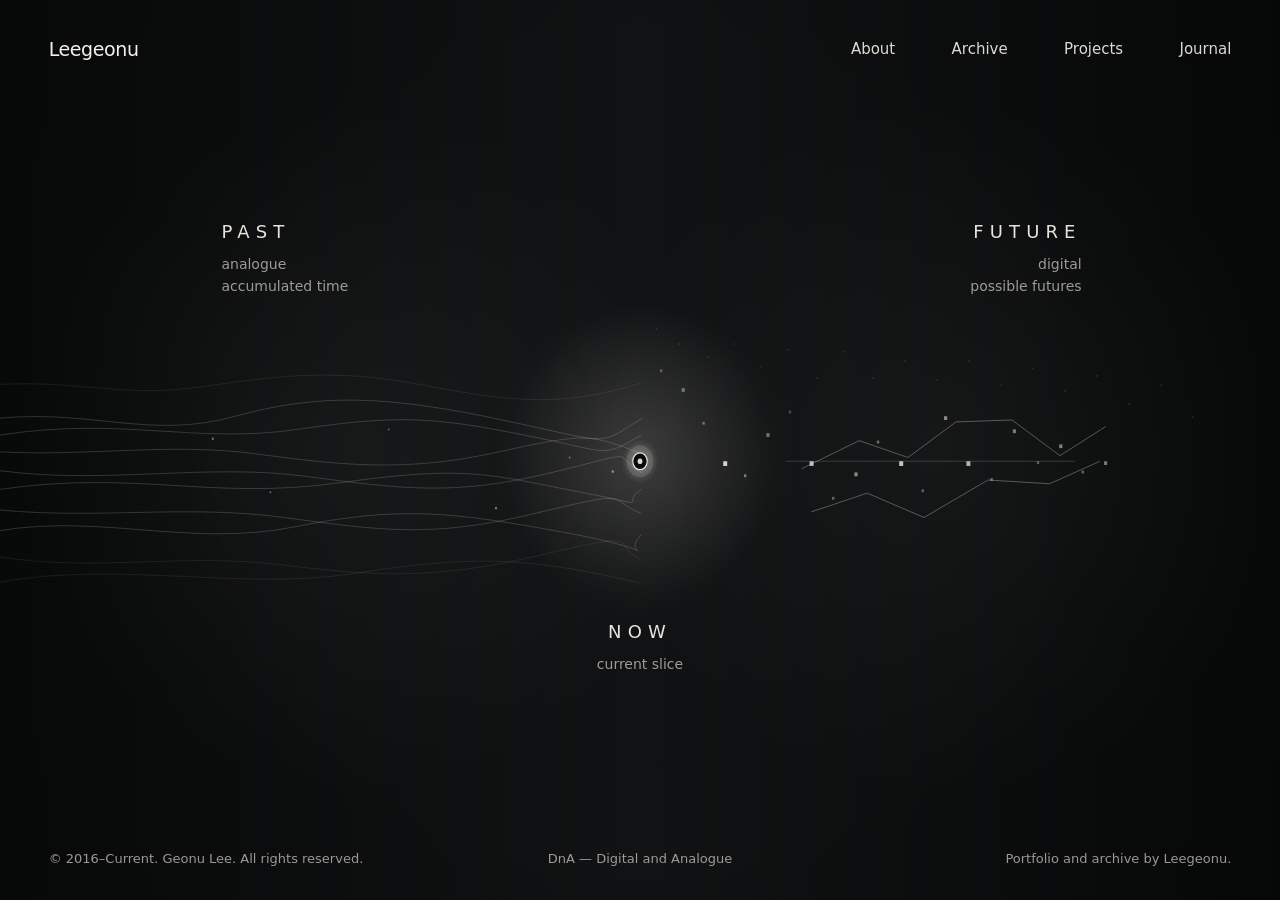
==== commit 240d5bc2: "Update index.html" ====
--- a/index.html
+++ b/index.html
@@ -4,18 +4,17 @@
   <meta charset="utf-8">
   <meta name="viewport" content="width=device-width, initial-scale=1">
   <title>Leegeonu — Current Slice</title>
-  <meta name="description" content="Portfolio and archive by Leegeonu. A study of time, analogue traces, and digital possibilities.">
+  <meta name="description" content="Portfolio and archive by Leegeonu. Past as analogue traces, future as digital possibilities.">
 
   <style>
     :root {
-      --bg: #090a0b;
+      --bg: #080909;
       --text: #f4f1ea;
-      --muted: rgba(244, 241, 234, 0.58);
+      --muted: rgba(244, 241, 234, 0.62);
       --faint: rgba(244, 241, 234, 0.18);
-      --line: rgba(244, 241, 234, 0.32);
-      --bright: rgba(244, 241, 234, 0.92);
-      --side: clamp(24px, 4vw, 56px);
-      --serif: "Times New Roman", Times, serif;
+      --line: rgba(244, 241, 234, 0.34);
+      --bright: rgba(244, 241, 234, 0.94);
+      --side: clamp(28px, 3.8vw, 56px);
       --sans: Inter, ui-sans-serif, system-ui, -apple-system, BlinkMacSystemFont, "Segoe UI", sans-serif;
     }
 
@@ -32,9 +31,6 @@
       color: var(--text);
       font-family: var(--sans);
       overflow: hidden;
-    }
-
-    body {
       user-select: none;
       -webkit-user-select: none;
     }
@@ -51,10 +47,10 @@
       min-height: 680px;
       overflow: hidden;
       background:
-        radial-gradient(circle at 50% 52%, rgba(255, 255, 255, 0.09), transparent 18%),
-        radial-gradient(circle at 22% 58%, rgba(255, 255, 255, 0.045), transparent 26%),
-        radial-gradient(circle at 78% 52%, rgba(255, 255, 255, 0.055), transparent 28%),
-        linear-gradient(90deg, #0a0b0c 0%, #101112 50%, #090a0b 100%);
+        radial-gradient(circle at 50% 50%, rgba(255, 255, 255, 0.08), transparent 19%),
+        radial-gradient(circle at 28% 50%, rgba(255, 255, 255, 0.045), transparent 34%),
+        radial-gradient(circle at 74% 50%, rgba(255, 255, 255, 0.04), transparent 34%),
+        linear-gradient(90deg, #080909 0%, #111213 50%, #070808 100%);
     }
 
     .page::before {
@@ -62,21 +58,10 @@
       position: absolute;
       inset: 0;
       pointer-events: none;
-      background-image:
-        linear-gradient(rgba(255,255,255,0.018) 1px, transparent 1px),
-        linear-gradient(90deg, rgba(255,255,255,0.018) 1px, transparent 1px);
-      background-size: 34px 34px;
       opacity: 0.22;
-      mask-image: radial-gradient(circle at 50% 55%, black 0%, transparent 72%);
-    }
-
-    .page::after {
-      content: "";
-      position: absolute;
-      inset: 0;
-      pointer-events: none;
       background:
-        radial-gradient(circle at center, transparent 0%, transparent 56%, rgba(0,0,0,0.42) 100%);
+        radial-gradient(circle at 50% 50%, transparent 0%, transparent 52%, rgba(0,0,0,0.48) 100%),
+        repeating-linear-gradient(0deg, rgba(255,255,255,0.015) 0 1px, transparent 1px 4px);
     }
 
     .site-header {
@@ -92,21 +77,20 @@
     }
 
     .brand {
-      font-size: clamp(18px, 1.6vw, 22px);
-      letter-spacing: -0.01em;
+      font-size: clamp(19px, 1.45vw, 23px);
       font-weight: 500;
+      letter-spacing: -0.02em;
     }
 
     .nav {
       display: flex;
-      align-items: center;
-      gap: clamp(24px, 4vw, 64px);
+      gap: clamp(28px, 4.4vw, 72px);
       font-size: 15px;
+      color: rgba(244, 241, 234, 0.9);
     }
 
     .nav a {
       position: relative;
-      color: rgba(244, 241, 234, 0.88);
     }
 
     .nav a::after {
@@ -127,102 +111,55 @@
       transform-origin: left;
     }
 
-    .time-field {
+    .scene {
       position: absolute;
       inset: 0;
       z-index: 2;
     }
 
-    canvas {
+    .desktop-art,
+    .mobile-art {
       position: absolute;
       inset: 0;
       width: 100%;
       height: 100%;
       display: block;
+    }
+
+    .mobile-art {
+      display: none;
+    }
+
+    .label-block {
+      position: absolute;
+      z-index: 6;
       pointer-events: none;
     }
 
-    .current-slice {
-      position: absolute;
+    .past {
+      left: 17.3%;
+      top: 24.6%;
+    }
+
+    .future {
+      right: 15.5%;
+      top: 24.6%;
+      text-align: right;
+    }
+
+    .now {
       left: 50%;
-      top: 0;
-      bottom: 0;
-      z-index: 4;
-      width: 1px;
-      background: linear-gradient(
-        to bottom,
-        transparent 0%,
-        rgba(244,241,234,0.16) 16%,
-        rgba(244,241,234,0.48) 43%,
-        rgba(244,241,234,0.92) 51%,
-        rgba(244,241,234,0.36) 62%,
-        transparent 100%
-      );
-      transform: translateX(-50%);
-      transition: left 500ms ease-out;
-    }
-
-    .current-dot {
-      position: absolute;
-      left: 50%;
-      top: 52%;
-      z-index: 6;
-      width: 16px;
-      height: 16px;
-      border: 1px solid rgba(244,241,234,0.95);
-      border-radius: 50%;
-      background: rgba(9,10,11,0.92);
-      box-shadow:
-        0 0 18px rgba(244,241,234,0.28),
-        0 0 42px rgba(244,241,234,0.18);
-      transform: translate(-50%, -50%);
-      transition: left 500ms ease-out;
-    }
-
-    .current-dot::after {
-      content: "";
-      position: absolute;
-      left: 50%;
-      top: 50%;
-      width: 4px;
-      height: 4px;
-      border-radius: 50%;
-      background: rgba(244,241,234,0.8);
-      transform: translate(-50%, -50%);
-    }
-
-    .past-copy,
-    .future-copy,
-    .now-copy {
-      position: absolute;
-      z-index: 7;
-      pointer-events: none;
-    }
-
-    .past-copy {
-      left: 16%;
-      top: 25%;
-    }
-
-    .future-copy {
-      right: 16%;
-      top: 25%;
-      text-align: right;
-    }
-
-    .now-copy {
-      left: 50%;
-      top: 71%;
+      top: 69%;
       text-align: center;
       transform: translateX(-50%);
     }
 
     .label {
       margin: 0 0 12px;
-      font-size: 17px;
+      color: var(--bright);
+      font-size: 18px;
       letter-spacing: 0.34em;
       font-weight: 400;
-      color: var(--bright);
     }
 
     .sub {
@@ -232,7 +169,7 @@
       line-height: 1.55;
     }
 
-    .site-footer {
+    .footer {
       position: absolute;
       left: var(--side);
       right: var(--side);
@@ -258,84 +195,133 @@
       justify-self: end;
     }
 
-    .mobile-hint {
-      display: none;
+    svg {
+      shape-rendering: geometricPrecision;
+    }
+
+    .glow {
+      animation: softPulse 4.2s ease-in-out infinite;
+    }
+
+    .digital-dot {
+      animation: digitalFlicker 5.8s ease-in-out infinite;
+    }
+
+    .digital-dot:nth-child(3n) {
+      animation-delay: 1.4s;
+    }
+
+    .digital-dot:nth-child(4n) {
+      animation-delay: 2.2s;
+    }
+
+    .analog-line {
+      animation: analogDrift 7s ease-in-out infinite;
+    }
+
+    .analog-line:nth-child(odd) {
+      animation-delay: 1.7s;
+    }
+
+    @keyframes softPulse {
+      0%, 100% {
+        opacity: 0.72;
+      }
+      50% {
+        opacity: 1;
+      }
+    }
+
+    @keyframes digitalFlicker {
+      0%, 100% {
+        opacity: 0.18;
+      }
+      50% {
+        opacity: 0.62;
+      }
+    }
+
+    @keyframes analogDrift {
+      0%, 100% {
+        transform: translateY(0);
+      }
+      50% {
+        transform: translateY(2px);
+      }
     }
 
     @media (max-width: 900px) {
       html,
       body {
-        overflow: auto;
+        overflow: hidden;
       }
 
       .page {
+        height: 100svh;
         min-height: 100svh;
-        height: 100svh;
       }
 
       .site-header {
-        top: 26px;
-        left: 24px;
-        right: 24px;
-        align-items: flex-start;
-        gap: 18px;
+        top: 30px;
+        left: 28px;
+        right: 28px;
+        display: grid;
+        grid-template-columns: 1fr;
+        gap: 22px;
       }
 
       .brand {
-        font-size: 18px;
+        font-size: 28px;
       }
 
       .nav {
-        gap: 18px;
+        width: 100%;
+        justify-content: space-between;
+        gap: 0;
+        font-size: 15px;
+      }
+
+      .desktop-art {
+        display: none;
+      }
+
+      .mobile-art {
+        display: block;
+      }
+
+      .past {
+        left: 28px;
+        top: 20.5%;
+      }
+
+      .future {
+        right: 28px;
+        top: auto;
+        bottom: 26%;
+      }
+
+      .now {
+        top: 52%;
+      }
+
+      .label {
+        font-size: 15px;
+        letter-spacing: 0.34em;
+      }
+
+      .sub {
         font-size: 13px;
-        flex-wrap: wrap;
-        justify-content: flex-end;
-      }
-
-      .current-slice {
-        left: 50%;
-        top: 18%;
-        bottom: 18%;
-        opacity: 0.9;
-      }
-
-      .current-dot {
-        left: 50%;
-        top: 50%;
-      }
-
-      .past-copy {
-        left: 24px;
-        top: 22%;
-      }
-
-      .future-copy {
-        right: 24px;
-        top: auto;
-        bottom: 23%;
-      }
-
-      .now-copy {
-        top: 50%;
-        transform: translate(-50%, -50%);
-      }
-
-      .label {
-        font-size: 14px;
-        letter-spacing: 0.28em;
-      }
-
-      .sub {
-        font-size: 12px;
-      }
-
-      .site-footer {
-        left: 24px;
-        right: 24px;
-        bottom: 22px;
+      }
+
+      .footer {
+        left: 28px;
+        right: 28px;
+        bottom: 30px;
+        display: grid;
         grid-template-columns: 1fr;
-        gap: 8px;
-        font-size: 11.5px;
+        gap: 14px;
+        font-size: 12.5px;
+        line-height: 1.45;
       }
 
       .footer-left,
@@ -345,40 +331,37 @@
       }
 
       .footer-center {
-        display: none;
-      }
-
-      .mobile-hint {
         display: block;
         color: rgba(244,241,234,0.42);
-        font-size: 11px;
-        margin-top: 10px;
       }
     }
 
     @media (max-width: 520px) {
+      .brand {
+        font-size: 26px;
+      }
+
       .nav {
-        gap: 14px;
-        font-size: 12px;
-      }
-
-      .past-copy {
-        top: 24%;
-      }
-
-      .future-copy {
-        bottom: 25%;
-      }
-
-      .now-copy {
-        top: 51%;
+        font-size: 14px;
+      }
+
+      .past {
+        top: 22%;
+      }
+
+      .future {
+        bottom: 25.5%;
+      }
+
+      .footer {
+        bottom: 28px;
       }
     }
   </style>
 </head>
 
 <body oncontextmenu="return false;">
-  <div class="page" id="page">
+  <div class="page">
     <header class="site-header">
       <a class="brand" href="index.html">Leegeonu</a>
 
@@ -390,30 +373,209 @@
       </nav>
     </header>
 
-    <main class="time-field" aria-label="Interactive time field">
-      <canvas id="fieldCanvas"></canvas>
-
-      <div class="current-slice" id="slice"></div>
-      <div class="current-dot" id="dot"></div>
-
-      <section class="past-copy" aria-label="Past">
+    <main class="scene" aria-label="Current Slice interface">
+      <!-- Desktop artwork -->
+      <svg class="desktop-art" viewBox="0 0 1600 960" preserveAspectRatio="none" aria-hidden="true">
+        <defs>
+          <radialGradient id="centerGlow" cx="50%" cy="50%" r="44%">
+            <stop offset="0%" stop-color="rgba(244,241,234,0.72)" />
+            <stop offset="14%" stop-color="rgba(244,241,234,0.16)" />
+            <stop offset="100%" stop-color="rgba(244,241,234,0)" />
+          </radialGradient>
+
+          <linearGradient id="sliceLine" x1="0" y1="0" x2="0" y2="1">
+            <stop offset="0%" stop-color="rgba(244,241,234,0)" />
+            <stop offset="23%" stop-color="rgba(244,241,234,0.28)" />
+            <stop offset="50%" stop-color="rgba(244,241,234,0.88)" />
+            <stop offset="77%" stop-color="rgba(244,241,234,0.24)" />
+            <stop offset="100%" stop-color="rgba(244,241,234,0)" />
+          </linearGradient>
+
+          <linearGradient id="horizontalFade" x1="0" y1="0" x2="1" y2="0">
+            <stop offset="0%" stop-color="rgba(244,241,234,0)" />
+            <stop offset="48%" stop-color="rgba(244,241,234,0.45)" />
+            <stop offset="52%" stop-color="rgba(244,241,234,0.45)" />
+            <stop offset="100%" stop-color="rgba(244,241,234,0)" />
+          </linearGradient>
+        </defs>
+
+        <rect x="0" y="0" width="1600" height="960" fill="transparent" />
+        <circle class="glow" cx="800" cy="492" r="190" fill="url(#centerGlow)" opacity="0.56" />
+
+        <!-- Current slice -->
+        <line x1="800" y1="0" x2="800" y2="382" stroke="url(#sliceLine)" stroke-width="1.15" />
+        <line x1="800" y1="610" x2="800" y2="920" stroke="url(#sliceLine)" stroke-width="1.15" />
+        <line x1="36" y1="492" x2="1564" y2="492" stroke="url(#horizontalFade)" stroke-width="0.72" opacity="0.7" />
+
+        <!-- Analog traces -->
+        <g stroke="rgba(244,241,234,0.34)" stroke-width="0.72" fill="none" opacity="0.82">
+          <path class="analog-line" d="M0 446 C120 437, 188 469, 294 444 S485 422, 628 448 S745 476, 803 446" />
+          <path class="analog-line" d="M0 464 C154 444, 244 474, 372 458 S542 445, 655 464 S750 489, 802 464" />
+          <path class="analog-line" d="M0 482 C108 487, 215 472, 319 484 S505 504, 618 483 S735 462, 802 484" />
+          <path class="analog-line" d="M0 502 C128 517, 260 494, 382 508 S570 529, 690 504 S760 484, 802 504" />
+          <path class="analog-line" d="M0 522 C170 501, 264 534, 424 515 S610 506, 720 524 S770 538, 802 522" />
+          <path class="analog-line" d="M0 544 C124 554, 234 538, 355 552 S540 574, 667 548 S756 531, 802 548" />
+          <path class="analog-line" d="M0 566 C126 548, 238 584, 368 562 S560 545, 706 568 S770 596, 802 570" />
+        </g>
+
+        <g stroke="rgba(244,241,234,0.18)" stroke-width="0.52" fill="none">
+          <path d="M0 410 C95 406, 155 423, 238 414 S402 390, 524 410 S702 434, 800 409" />
+          <path d="M0 594 C116 610, 230 590, 347 602 S537 620, 676 592 S760 581, 800 596" />
+          <path d="M0 621 C146 598, 302 630, 440 612 S650 591, 800 622" />
+        </g>
+
+        <g fill="rgba(244,241,234,0.54)" opacity="0.8">
+          <circle cx="266" cy="468" r="1.3"/>
+          <circle cx="338" cy="525" r="1.1"/>
+          <circle cx="486" cy="458" r="1"/>
+          <circle cx="620" cy="542" r="1.4"/>
+          <circle cx="712" cy="488" r="1.1"/>
+          <circle cx="766" cy="503" r="1.6"/>
+        </g>
+
+        <!-- Digital field -->
+        <g fill="rgba(244,241,234,0.18)">
+          <script type="application/ecmascript"><![CDATA[]]></script>
+        </g>
+
+        <!-- Manually arranged digital dots -->
+        <g>
+          <rect class="digital-dot" x="825" y="394" width="3" height="3" fill="rgba(244,241,234,0.28)" />
+          <rect class="digital-dot" x="852" y="414" width="4" height="4" fill="rgba(244,241,234,0.38)" />
+          <rect class="digital-dot" x="878" y="450" width="3" height="3" fill="rgba(244,241,234,0.36)" />
+          <rect class="digital-dot" x="904" y="492" width="5" height="5" fill="rgba(244,241,234,0.85)" />
+          <rect class="digital-dot" x="930" y="506" width="3" height="3" fill="rgba(244,241,234,0.44)" />
+          <rect class="digital-dot" x="958" y="462" width="4" height="4" fill="rgba(244,241,234,0.42)" />
+          <rect class="digital-dot" x="986" y="438" width="3" height="3" fill="rgba(244,241,234,0.25)" />
+          <rect class="digital-dot" x="1012" y="492" width="5" height="5" fill="rgba(244,241,234,0.75)" />
+          <rect class="digital-dot" x="1040" y="530" width="3" height="3" fill="rgba(244,241,234,0.36)" />
+          <rect class="digital-dot" x="1068" y="504" width="4" height="4" fill="rgba(244,241,234,0.54)" />
+          <rect class="digital-dot" x="1096" y="470" width="3" height="3" fill="rgba(244,241,234,0.42)" />
+          <rect class="digital-dot" x="1124" y="492" width="5" height="5" fill="rgba(244,241,234,0.8)" />
+          <rect class="digital-dot" x="1152" y="522" width="3" height="3" fill="rgba(244,241,234,0.34)" />
+          <rect class="digital-dot" x="1180" y="444" width="4" height="4" fill="rgba(244,241,234,0.52)" />
+          <rect class="digital-dot" x="1208" y="492" width="5" height="5" fill="rgba(244,241,234,0.72)" />
+          <rect class="digital-dot" x="1238" y="510" width="3" height="3" fill="rgba(244,241,234,0.38)" />
+          <rect class="digital-dot" x="1266" y="458" width="4" height="4" fill="rgba(244,241,234,0.45)" />
+          <rect class="digital-dot" x="1296" y="492" width="3" height="3" fill="rgba(244,241,234,0.34)" />
+          <rect class="digital-dot" x="1324" y="474" width="4" height="4" fill="rgba(244,241,234,0.5)" />
+          <rect class="digital-dot" x="1352" y="502" width="3" height="3" fill="rgba(244,241,234,0.38)" />
+          <rect class="digital-dot" x="1380" y="492" width="4" height="4" fill="rgba(244,241,234,0.45)" />
+        </g>
+
+        <g fill="rgba(244,241,234,0.10)">
+          <rect x="820" y="350" width="2" height="2"/>
+          <rect x="848" y="366" width="2" height="2"/>
+          <rect x="884" y="380" width="2" height="2"/>
+          <rect x="916" y="366" width="2" height="2"/>
+          <rect x="950" y="390" width="2" height="2"/>
+          <rect x="984" y="372" width="2" height="2"/>
+          <rect x="1020" y="402" width="2" height="2"/>
+          <rect x="1054" y="374" width="2" height="2"/>
+          <rect x="1090" y="402" width="2" height="2"/>
+          <rect x="1130" y="384" width="2" height="2"/>
+          <rect x="1170" y="404" width="2" height="2"/>
+          <rect x="1210" y="384" width="2" height="2"/>
+          <rect x="1250" y="410" width="2" height="2"/>
+          <rect x="1290" y="392" width="2" height="2"/>
+          <rect x="1330" y="416" width="2" height="2"/>
+          <rect x="1370" y="400" width="2" height="2"/>
+          <rect x="1410" y="430" width="2" height="2"/>
+          <rect x="1450" y="410" width="2" height="2"/>
+          <rect x="1490" y="444" width="2" height="2"/>
+        </g>
+
+        <g stroke="rgba(244,241,234,0.42)" stroke-width="0.85" fill="none">
+          <polyline points="1002,500 1074,470 1135,488 1195,450 1265,448 1325,486 1382,455" />
+          <polyline points="1014,546 1084,526 1155,552 1235,512 1312,516 1375,492" />
+          <polyline points="982,492 1044,492 1104,492 1164,492 1224,492 1284,492 1344,492" opacity="0.55" />
+        </g>
+
+        <!-- Center dot -->
+        <circle class="glow" cx="800" cy="492" r="17" fill="rgba(244,241,234,0.12)" />
+        <circle cx="800" cy="492" r="9" fill="#090a0b" stroke="rgba(244,241,234,0.95)" stroke-width="1.4" />
+        <circle cx="800" cy="492" r="3" fill="rgba(244,241,234,0.9)" />
+      </svg>
+
+      <!-- Mobile artwork -->
+      <svg class="mobile-art" viewBox="0 0 430 932" preserveAspectRatio="none" aria-hidden="true">
+        <defs>
+          <linearGradient id="mobileSlice" x1="0" y1="0" x2="0" y2="1">
+            <stop offset="0%" stop-color="rgba(244,241,234,0)" />
+            <stop offset="18%" stop-color="rgba(244,241,234,0.28)" />
+            <stop offset="50%" stop-color="rgba(244,241,234,0.8)" />
+            <stop offset="82%" stop-color="rgba(244,241,234,0.24)" />
+            <stop offset="100%" stop-color="rgba(244,241,234,0)" />
+          </linearGradient>
+
+          <radialGradient id="mobileGlow" cx="50%" cy="50%" r="44%">
+            <stop offset="0%" stop-color="rgba(244,241,234,0.6)" />
+            <stop offset="20%" stop-color="rgba(244,241,234,0.14)" />
+            <stop offset="100%" stop-color="rgba(244,241,234,0)" />
+          </radialGradient>
+        </defs>
+
+        <circle cx="215" cy="458" r="128" fill="url(#mobileGlow)" opacity="0.52" />
+        <line x1="215" y1="150" x2="215" y2="760" stroke="url(#mobileSlice)" stroke-width="1" />
+        <line x1="26" y1="458" x2="404" y2="458" stroke="rgba(244,241,234,0.18)" stroke-width="0.7" />
+
+        <g stroke="rgba(244,241,234,0.30)" stroke-width="0.65" fill="none">
+          <path class="analog-line" d="M0 365 C56 350, 96 385, 152 368 S208 350, 216 372" />
+          <path class="analog-line" d="M0 392 C72 374, 108 406, 162 390 S206 382, 216 396" />
+          <path class="analog-line" d="M0 420 C76 434, 114 406, 164 424 S204 446, 216 426" />
+          <path class="analog-line" d="M0 450 C64 438, 114 456, 162 448 S204 438, 216 452" />
+          <path class="analog-line" d="M0 482 C60 492, 116 472, 164 488 S204 506, 216 490" />
+          <path class="analog-line" d="M0 512 C72 498, 124 528, 172 514 S204 502, 216 518" />
+        </g>
+
+        <g fill="rgba(244,241,234,0.36)">
+          <circle cx="24" cy="382" r="1.3"/>
+          <circle cx="72" cy="438" r="1.2"/>
+          <circle cx="132" cy="404" r="1.1"/>
+          <circle cx="184" cy="498" r="1.3"/>
+        </g>
+
+        <g>
+          <rect class="digital-dot" x="232" y="384" width="3" height="3" fill="rgba(244,241,234,0.22)" />
+          <rect class="digital-dot" x="252" y="402" width="3" height="3" fill="rgba(244,241,234,0.34)" />
+          <rect class="digital-dot" x="274" y="426" width="4" height="4" fill="rgba(244,241,234,0.56)" />
+          <rect class="digital-dot" x="300" y="456" width="4" height="4" fill="rgba(244,241,234,0.74)" />
+          <rect class="digital-dot" x="330" y="438" width="3" height="3" fill="rgba(244,241,234,0.34)" />
+          <rect class="digital-dot" x="356" y="480" width="4" height="4" fill="rgba(244,241,234,0.48)" />
+          <rect class="digital-dot" x="382" y="458" width="3" height="3" fill="rgba(244,241,234,0.36)" />
+          <rect class="digital-dot" x="244" y="512" width="3" height="3" fill="rgba(244,241,234,0.22)" />
+          <rect class="digital-dot" x="274" y="534" width="4" height="4" fill="rgba(244,241,234,0.46)" />
+          <rect class="digital-dot" x="314" y="506" width="3" height="3" fill="rgba(244,241,234,0.32)" />
+          <rect class="digital-dot" x="354" y="542" width="3" height="3" fill="rgba(244,241,234,0.30)" />
+        </g>
+
+        <g stroke="rgba(244,241,234,0.42)" stroke-width="0.75" fill="none">
+          <polyline points="246,458 284,432 322,456 360,424 404,448" />
+          <polyline points="238,512 282,496 318,524 356,500 410,522" />
+        </g>
+
+        <circle class="glow" cx="215" cy="458" r="17" fill="rgba(244,241,234,0.12)" />
+        <circle cx="215" cy="458" r="9" fill="#090a0b" stroke="rgba(244,241,234,0.95)" stroke-width="1.4" />
+        <circle cx="215" cy="458" r="3" fill="rgba(244,241,234,0.9)" />
+      </svg>
+
+      <section class="label-block past" aria-label="Past">
         <h1 class="label">PAST</h1>
         <p class="sub">analogue<br>accumulated time</p>
       </section>
 
-      <section class="future-copy" aria-label="Future">
+      <section class="label-block future" aria-label="Future">
         <h2 class="label">FUTURE</h2>
         <p class="sub">digital<br>possible futures</p>
       </section>
 
-      <section class="now-copy" aria-label="Now">
+      <section class="label-block now" aria-label="Now">
         <h2 class="label">NOW</h2>
         <p class="sub">current slice</p>
-        <p class="mobile-hint">scroll of time / touch of possibility</p>
       </section>
     </main>
 
-    <footer class="site-footer">
+    <footer class="footer">
       <span class="footer-left">© 2016–Current. Geonu Lee. All rights reserved.</span>
       <span class="footer-center">DnA — Digital and Analogue</span>
       <span class="footer-right">Portfolio and archive by Leegeonu.</span>
@@ -421,226 +583,27 @@
   </div>
 
   <script>
-    const canvas = document.getElementById("fieldCanvas");
-    const ctx = canvas.getContext("2d");
-    const page = document.getElementById("page");
-    const slice = document.getElementById("slice");
-    const dot = document.getElementById("dot");
-
-    let width = 0;
-    let height = 0;
-    let dpr = 1;
-    let pointerX = 0.5;
-    let pointerY = 0.52;
-    let targetSlice = 0.5;
-    let currentSlice = 0.5;
-    let particles = [];
-    let traces = [];
-
-    function resize() {
-      dpr = Math.min(window.devicePixelRatio || 1, 2);
-      width = window.innerWidth;
-      height = window.innerHeight;
-
-      canvas.width = Math.floor(width * dpr);
-      canvas.height = Math.floor(height * dpr);
-      canvas.style.width = width + "px";
-      canvas.style.height = height + "px";
-      ctx.setTransform(dpr, 0, 0, dpr, 0, 0);
-
-      createField();
-    }
-
-    function createField() {
-      particles = [];
-      traces = [];
-
-      const count = width < 700 ? 80 : 180;
-
-      for (let i = 0; i < count; i++) {
-        const side = i % 2 === 0 ? "past" : "future";
-        particles.push({
-          side,
-          x: side === "past"
-            ? Math.random() * width * 0.48
-            : width * 0.52 + Math.random() * width * 0.48,
-          y: height * 0.36 + Math.random() * height * 0.34,
-          size: side === "past" ? Math.random() * 1.4 + 0.2 : Math.random() * 2.2 + 0.4,
-          vx: (Math.random() - 0.5) * 0.12,
-          vy: (Math.random() - 0.5) * 0.08,
-          alpha: side === "past" ? Math.random() * 0.18 + 0.04 : Math.random() * 0.24 + 0.04
-        });
-      }
-
-      const traceCount = width < 700 ? 34 : 72;
-
-      for (let i = 0; i < traceCount; i++) {
-        const y = height * 0.39 + Math.random() * height * 0.22;
-        const length = width * (0.18 + Math.random() * 0.3);
-        traces.push({
-          x: Math.random() * width * 0.44,
-          y,
-          length,
-          wobble: Math.random() * 18 + 4,
-          alpha: Math.random() * 0.16 + 0.035
-        });
-      }
-    }
-
-    function drawPast() {
-      ctx.save();
-
-      traces.forEach((t, idx) => {
-        ctx.beginPath();
-        ctx.strokeStyle = `rgba(244,241,234,${t.alpha})`;
-        ctx.lineWidth = idx % 9 === 0 ? 0.9 : 0.45;
-
-        const steps = 18;
-        for (let i = 0; i <= steps; i++) {
-          const x = t.x + (t.length / steps) * i;
-          const wave = Math.sin(i * 0.9 + performance.now() * 0.00025 + idx) * t.wobble;
-          const y = t.y + wave * 0.18 + (Math.random() - 0.5) * 0.18;
-
-          if (i === 0) ctx.moveTo(x, y);
-          else ctx.lineTo(x, y);
-        }
-
-        ctx.stroke();
-      });
-
-      particles
-        .filter(p => p.side === "past")
-        .forEach(p => {
-          ctx.beginPath();
-          ctx.fillStyle = `rgba(244,241,234,${p.alpha})`;
-          ctx.arc(p.x, p.y, p.size, 0, Math.PI * 2);
-          ctx.fill();
-        });
-
-      ctx.restore();
-    }
-
-    function drawFuture() {
-      ctx.save();
-
-      const grid = width < 700 ? 18 : 23;
-      const startX = currentSlice * width + 8;
-      const endX = width - 24;
-      const startY = height * 0.36;
-      const endY = height * 0.66;
-
-      for (let x = startX; x < endX; x += grid) {
-        for (let y = startY; y < endY; y += grid) {
-          const dist = Math.abs(y - pointerY * height) + Math.abs(x - pointerX * width);
-          const chance = Math.max(0.03, 0.22 - dist / 2400);
-
-          if (Math.random() < chance) {
-            ctx.fillStyle = `rgba(244,241,234,${0.035 + Math.random() * 0.16})`;
-            const s = Math.random() > 0.78 ? 2.2 : 1.1;
-            ctx.fillRect(x, y, s, s);
-          }
-        }
-      }
-
-      particles
-        .filter(p => p.side === "future")
-        .forEach(p => {
-          ctx.beginPath();
-          ctx.fillStyle = `rgba(244,241,234,${p.alpha})`;
-          ctx.rect(p.x, p.y, p.size, p.size);
-          ctx.fill();
-        });
-
-      ctx.beginPath();
-      ctx.strokeStyle = "rgba(244,241,234,0.28)";
-      ctx.lineWidth = 0.7;
-
-      const nodes = 18;
-      for (let i = 0; i < nodes; i++) {
-        const x = currentSlice * width + width * 0.14 + i * (width * 0.028);
-        const y = height * 0.51 + Math.sin(i * 0.95 + performance.now() * 0.0009) * 32;
-
-        if (i === 0) ctx.moveTo(x, y);
-        else ctx.lineTo(x, y);
-
-        if (i % 3 === 0) {
-          ctx.moveTo(x, y);
-          ctx.lineTo(x + 18, y + (Math.random() - 0.5) * 30);
-        }
-      }
-
-      ctx.stroke();
-      ctx.restore();
-    }
-
-    function update() {
-      currentSlice += (targetSlice - currentSlice) * 0.045;
-
-      slice.style.left = `${currentSlice * 100}%`;
-      dot.style.left = `${currentSlice * 100}%`;
-
-      particles.forEach(p => {
-        p.x += p.vx;
-        p.y += p.vy;
-
-        if (p.side === "past" && (p.x < 0 || p.x > width * 0.5)) p.vx *= -1;
-        if (p.side === "future" && (p.x < width * 0.5 || p.x > width)) p.vx *= -1;
-        if (p.y < height * 0.28 || p.y > height * 0.72) p.vy *= -1;
-      });
-    }
-
-    function draw() {
-      ctx.clearRect(0, 0, width, height);
-
-      ctx.save();
-      ctx.globalCompositeOperation = "screen";
-
-      drawPast();
-      drawFuture();
-
-      ctx.beginPath();
-      ctx.strokeStyle = "rgba(244,241,234,0.26)";
-      ctx.lineWidth = 0.7;
-      ctx.moveTo(width * 0.04, height * 0.52);
-      ctx.lineTo(width * 0.96, height * 0.52);
-      ctx.stroke();
-
-      ctx.restore();
-    }
-
-    function animate() {
-      update();
-      draw();
-      requestAnimationFrame(animate);
-    }
-
-    function setPointer(clientX, clientY) {
-      pointerX = clientX / width;
-      pointerY = clientY / height;
-
-      if (width > 900) {
-        targetSlice = 0.5 + (pointerX - 0.5) * 0.08;
-      } else {
-        targetSlice = 0.5;
-      }
-    }
-
-    window.addEventListener("resize", resize);
-
-    window.addEventListener("mousemove", event => {
-      setPointer(event.clientX, event.clientY);
-    });
-
-    window.addEventListener("touchmove", event => {
-      if (!event.touches || event.touches.length === 0) return;
-      const touch = event.touches[0];
-      setPointer(touch.clientX, touch.clientY);
-    }, { passive: true });
-
     document.addEventListener("dragstart", event => event.preventDefault());
 
-    resize();
-    animate();
+    const page = document.querySelector(".page");
+    const desktop = window.matchMedia("(min-width: 901px)");
+
+    function handleMove(event) {
+      if (!desktop.matches) return;
+
+      const x = event.clientX / window.innerWidth - 0.5;
+      const y = event.clientY / window.innerHeight - 0.5;
+
+      page.style.setProperty("--mx", x);
+      page.style.setProperty("--my", y);
+
+      const art = document.querySelector(".desktop-art");
+      if (art) {
+        art.style.transform = `translate(${x * 8}px, ${y * 5}px)`;
+      }
+    }
+
+    window.addEventListener("mousemove", handleMove);
   </script>
 </body>
 </html>
